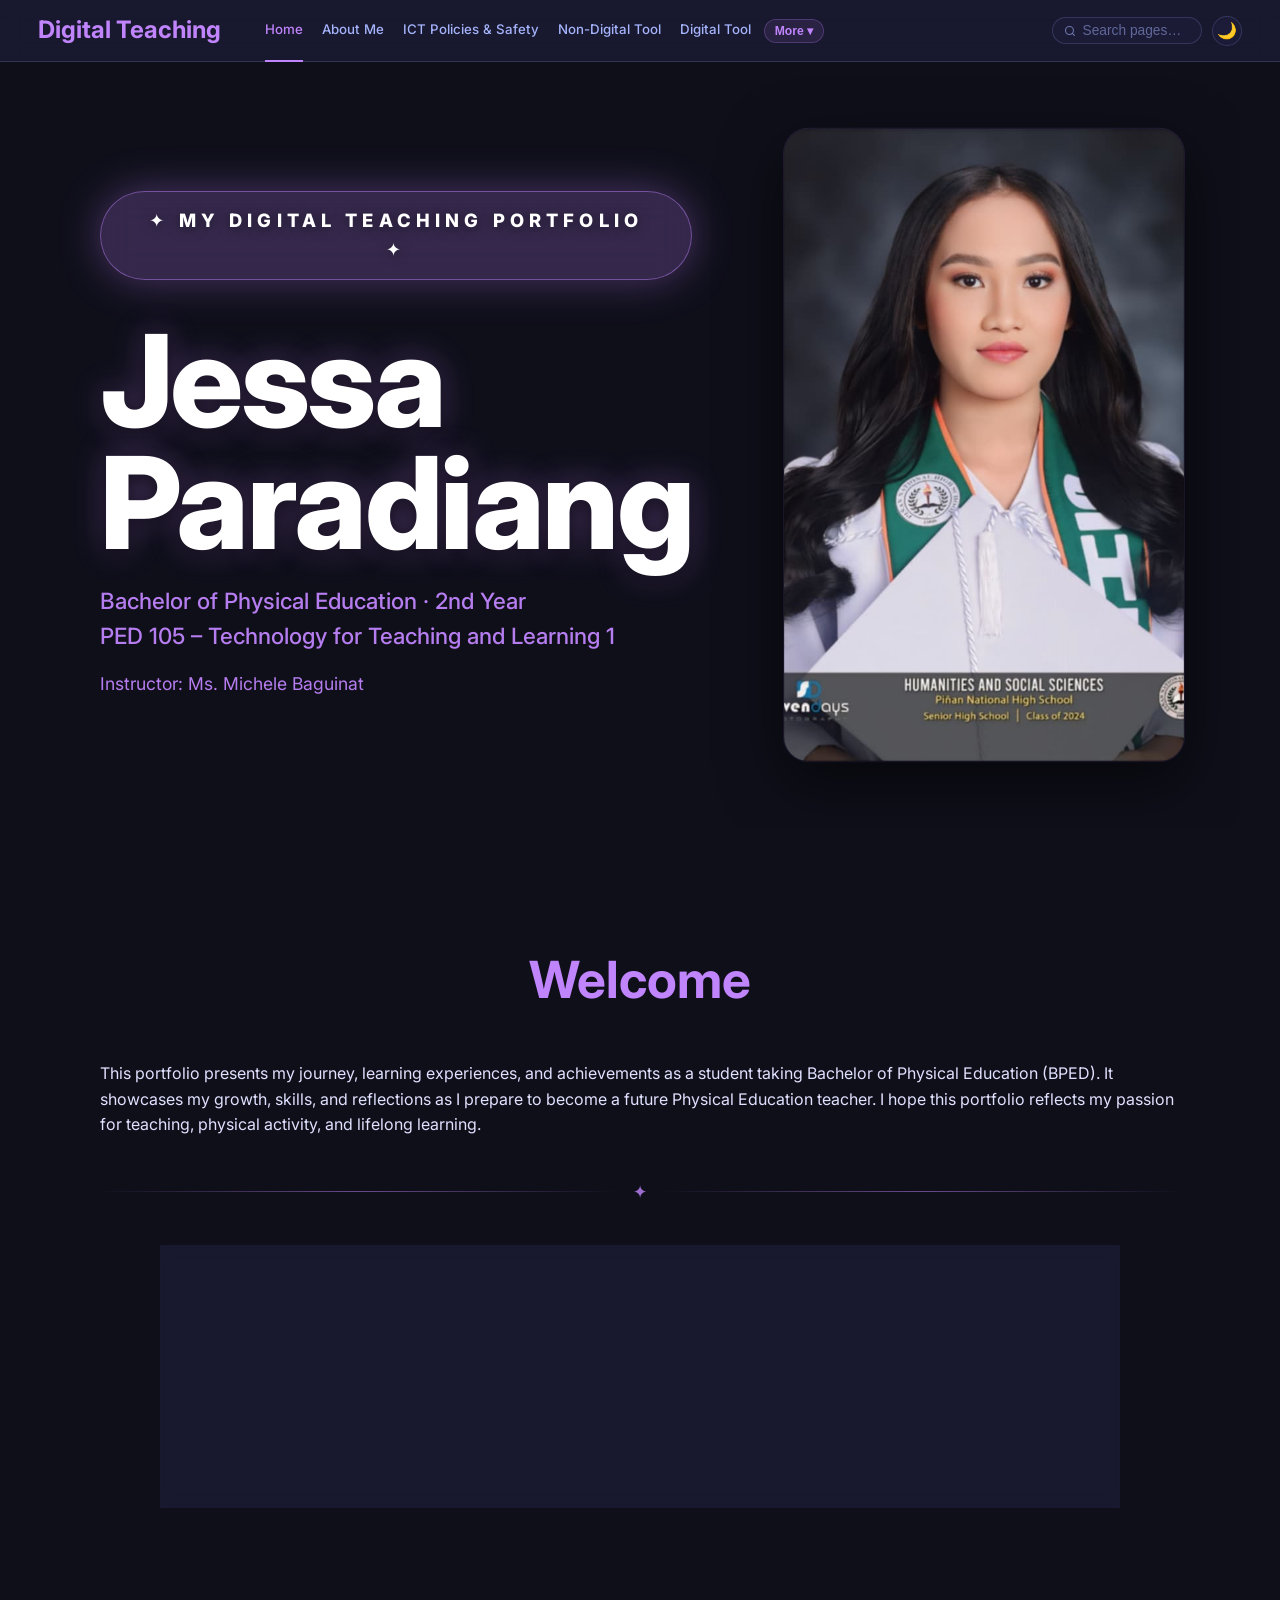
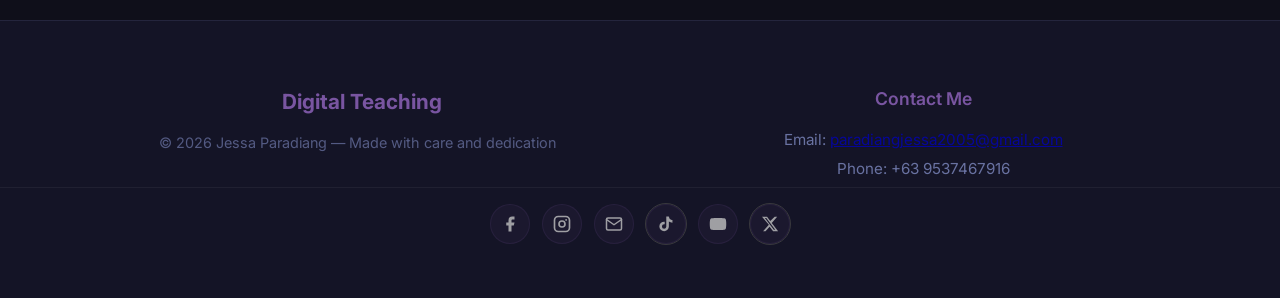
==== index.html @ ac718572 "Update index.html" ====
<!DOCTYPE html>
<html lang="en" data-theme="dark">

<head>
    <meta charset="UTF-8" />
    <meta name="viewport" content="width=device-width, initial-scale=1.0" />
    <title>Home — Jessa Paradiang | BPED Student Portfolio</title>
    <link rel="stylesheet" href="style.css">
    <link rel="preconnect" href="https://fonts.googleapis.com">
    <link rel="preconnect" href="https://fonts.gstatic.com" crossorigin>
    <link href="https://fonts.googleapis.com/css2?family=Inter:wght@300;400;500;600;700&display=swap" rel="stylesheet">
    <script>!function () { var t = localStorage.getItem("theme"); if (t) document.documentElement.setAttribute("data-theme", t) }();</script>
    <style>
        /* Social circles */
        .footer-social-bar {
            width: 100%;
            padding: 16px 12px 22px;
            border-top: 1px solid rgba(255, 255, 255, 0.09);
            display: flex;
            justify-content: center;
        }

        .footer-social-bar .social-links {
            display: flex;
            flex-wrap: nowrap;
            gap: 12px;
            justify-content: center;
            align-items: center;
        }

        .social-btn {
            display: inline-flex;
            align-items: center;
            justify-content: center;
            width: 44px;
            height: 44px;
            border-radius: 50%;
            text-decoration: none;
            color: #fff !important;
            flex-shrink: 0;
            transition: transform 0.18s ease, box-shadow 0.18s ease, filter 0.18s ease;
            border: none;
        }

        .social-btn span {
            display: none;
        }

        .social-btn:hover {
            transform: translateY(-4px) scale(1.13);
            box-shadow: 0 8px 24px rgba(0, 0, 0, 0.45);
            filter: brightness(1.15);
        }

        .social-fb {
            background: #1877F2;
        }

        .social-ig {
            background: linear-gradient(135deg, #f58529 0%, #dd2a7b 50%, #515bd4 100%);
        }

        .social-email {
            background: #EA4335;
        }

        .social-tiktok {
            background: #111;
            outline: 1px solid #555;
        }

        .social-youtube {
            background: #FF0000;
        }

        .social-x {
            background: #14171A;
            outline: 1px solid #555;
        }

        [data-theme="light"] .footer-social-bar {
            border-top-color: rgba(0, 0, 0, 0.1);
        }
    </style>
</head>

<body>

    <header>
        <div class="logo-container">
            <div class="logo">Digital Teaching</div>
        </div>
        <nav id="mainNav">
            <a href="index.html" class="active">Home</a>
            <a href="About_Me.html">About Me</a>
            <a href="ict_policies.html">ICT Policies &amp; Safety</a>
            <a href="non_digital_tool.html">Non-Digital Tool</a>
            <a href="digital_tool.html">Digital Tool</a>
            <div class="nav-more-wrap" id="navMoreWrap">
                <button class="nav-more-btn" id="navMoreBtn">More ▾</button>
                <div class="nav-more-dropdown" id="navMoreDropdown">
                    <a href="collaborative_task.html"><span class="nav-emoji">🤝</span>Collaborative Task</a>
                    <a href="flexible_learning.html"><span class="nav-emoji">🔄</span>Flexible Learning</a>
                    <a href="final_reflection.html"><span class="nav-emoji">🌟</span>Final Reflection</a>
                </div>
            </div>
        </nav>
        <div class="header-right">
            <div class="search-wrap">
                <div class="search-input-box">
                    <svg width="14" height="14" viewBox="0 0 24 24" fill="none" stroke="currentColor" stroke-width="2.2"
                        stroke-linecap="round" stroke-linejoin="round">
                        <circle cx="11" cy="11" r="8" />
                        <line x1="21" y1="21" x2="16.65" y2="16.65" />
                    </svg>
                    <input type="text" id="siteSearch" placeholder="Search pages…" autocomplete="off"
                        spellcheck="false">
                </div>
                <div class="search-dropdown" id="searchDropdown"></div>
            </div>
            <button class="theme-toggle" aria-label="Toggle theme">
                <span class="sun">☀</span>
                <span class="moon">🌙</span>
            </button>
        </div>
    </header>

    <main>

        <section class="hero-split">
            <div class="hero-content-wrapper">
                <div class="hero-left">
                    <div class="hero-banner">
                        <span class="hero-banner-text">✦ My Digital Teaching Portfolio ✦</span>
                    </div>

                    <div class="hero-center">
                        <h1 class="hero-name">Jessa Paradiang</h1>
                        <p class="tagline">
                            Bachelor of Physical Education · 2nd Year<br>
                            PED 105 – Technology for Teaching and Learning 1
                        </p>
                        <p class="hero-instructor">Instructor: Ms. Michele Baguinat</p>
                    </div>
                </div>

                <div class="hero-right">
                    <img src="pics/h1.jpg" alt="Jessa Paradiang - Physical Education Enthusiast" class="hero-side-img">
                    <!-- Use a nice portrait / teaching photo here – ideally vertical or square crop -->
                </div>
            </div>
        </section>

        <section>
            <h2>Welcome</h2>
            <p>
                This portfolio presents my journey, learning experiences, and achievements as a student taking Bachelor
                of Physical Education (BPED). It showcases my growth, skills, and reflections as I prepare to become a
                future Physical Education teacher. I hope this portfolio reflects my passion for teaching, physical
                activity, and lifelong learning.
            </p>
        </section>

        <!-- Divider -->
        <div class="section-divider">
            <span class="divider-icon">✦</span>
        </div>

        <section class="closing-section">
            <div class="closing-inner">
                <div class="closing-text">
                    <p>
                        Thank you for taking the time to visit my digital teaching portfolio. It reflects my goals,
                        experiences,
                        and aspirations as a future educator. I hope it inspires learning, growth, and a love for
                        education.
                    </p>
                </div>
                <div class="closing-photo">
                    <img src="pics/h1.jpg" alt="Jessa Paradiang" class="closing-img">
                </div>
            </div>
        </section>

    </main>

    <script src="index.js"></script>
    <script src="search.js"></script>

    <footer>
        <div class="footer-content">
            <div class="footer-brand">
                <div class="footer-logo">
                    <i class="fas fa-chalkboard-teacher"></i>
                    Digital Teaching
                </div>
                <p class="footer-copyright">© 2026 Jessa Paradiang — Made with care and dedication</p>
            </div>
            <div class="contact-info">
                <h4>Contact Me</h4>
                <p>Email: <a href="https://paradiangjessa2005@gmail.com.google.com/">
                        paradiangjessa2005@gmail.com</a>
                </p>
                <p>Phone: +63 9537467916</p>
            </div>
        </div>

        <!-- Circle social icons at the bottom -->
        <div class="footer-social-bar">
            <div class="social-links">

                <a href="https://www.facebook.com/jessa.maninantan.paradiang" target="_blank" rel="noopener noreferrer"
                    aria-label="Facebook" class="social-btn social-fb">
                    <svg xmlns="http://www.w3.org/2000/svg" width="18" height="18" viewBox="0 0 24 24"
                        fill="currentColor">
                        <path d="M18 2h-3a5 5 0 0 0-5 5v3H7v4h3v8h4v-8h3l1-4h-4V7a1 1 0 0 1 1-1h3z" />
                    </svg>

                </a>

                <a href="https://www.instagram.com/jessaparadiang" target="_blank" rel="noopener noreferrer"
                    aria-label="Instagram" class="social-btn social-ig">
                    <svg xmlns="http://www.w3.org/2000/svg" width="18" height="18" viewBox="0 0 24 24" fill="none"
                        stroke="currentColor" stroke-width="2.2" stroke-linecap="round" stroke-linejoin="round">
                        <rect x="2" y="2" width="20" height="20" rx="5" ry="5" />
                        <circle cx="12" cy="12" r="4" />
                        <circle cx="17.5" cy="6.5" r="1.2" fill="currentColor" stroke="none" />
                    </svg>

                </a>

                <a href="mailto:paradiangjessa2005@gmail.com" aria-label="Gmail" class="social-btn social-email">
                    <svg xmlns="http://www.w3.org/2000/svg" width="18" height="18" viewBox="0 0 24 24" fill="none"
                        stroke="currentColor" stroke-width="2" stroke-linecap="round" stroke-linejoin="round">
                        <rect x="2" y="4" width="20" height="16" rx="2" />
                        <polyline points="22,6 12,13 2,6" />
                    </svg>

                </a>

                <a href="https://www.tiktok.com/@jessaparadiang" target="_blank" rel="noopener noreferrer"
                    aria-label="TikTok" class="social-btn social-tiktok">
                    <svg xmlns="http://www.w3.org/2000/svg" width="18" height="18" viewBox="0 0 24 24"
                        fill="currentColor">
                        <path
                            d="M19.59 6.69a4.83 4.83 0 0 1-3.77-4.25V2h-3.45v13.67a2.89 2.89 0 0 1-2.88 2.5 2.89 2.89 0 0 1-2.89-2.89 2.89 2.89 0 0 1 2.89-2.89c.28 0 .54.04.79.1V9.01a6.33 6.33 0 0 0-.79-.05 6.34 6.34 0 0 0-6.34 6.34 6.34 6.34 0 0 0 6.34 6.34 6.34 6.34 0 0 0 6.33-6.34V8.69a8.18 8.18 0 0 0 4.78 1.52V6.75a4.85 4.85 0 0 1-1.01-.06z" />
                    </svg>

                </a>

                <a href="https://www.youtube.com/@jessaparadiang" target="_blank" rel="noopener noreferrer"
                    aria-label="YouTube" class="social-btn social-youtube">
                    <svg xmlns="http://www.w3.org/2000/svg" width="18" height="18" viewBox="0 0 24 24"
                        fill="currentColor">
                        <path
                            d="M22.54 6.42a2.78 2.78 0 0 0-1.95-1.96C18.88 4 12 4 12 4s-6.88 0-8.59.46A2.78 2.78 0 0 0 1.46 6.42 29 29 0 0 0 1 12a29 29 0 0 0 .46 5.58 2.78 2.78 0 0 0 1.95 1.96C5.12 20 12 20 12 20s6.88 0 8.59-.46a2.78 2.78 0 0 0 1.96-1.96A29 29 0 0 0 23 12a29 29 0 0 0-.46-5.58z" />
                        <polygon points="9.75 15.02 15.5 12 9.75 8.98 9.75 15.02" fill="white" />
                    </svg>

                </a>

                <a href="https://twitter.com/jessaparadiang" target="_blank" rel="noopener noreferrer"
                    aria-label="X (Twitter)" class="social-btn social-x">
                    <svg xmlns="http://www.w3.org/2000/svg" width="18" height="18" viewBox="0 0 24 24"
                        fill="currentColor">
                        <path
                            d="M18.244 2.25h3.308l-7.227 8.26 8.502 11.24H16.17l-4.714-6.231-5.401 6.231H2.747l7.73-8.835L1.254 2.25H8.08l4.253 5.622zm-1.161 17.52h1.833L7.084 4.126H5.117z" />
                    </svg>

                </a>

            </div>
        </div>
    </footer>
---- style.css ----
* {
    margin: 0;
    padding: 0;
    box-sizing: border-box;
}

:root {
    --bg: #0f0f1a;
    --text: #e0e0ff;
    --text-light: #a5b4fc;
    --accent: #c084fc;
    --accent-dark: #9f7aea;
    --surface: rgba(30, 30, 60, 0.6);
    --border: rgba(165, 180, 252, 0.18);
    --transition: all 0.4s ease;
}

[data-theme="light"] {
    --bg: #f8f9ff;
    --text: #1e1b4b;
    --text-light: #4f46e5;
    --accent: #7c3aed;
    --accent-dark: #6d28d9;
    --surface: rgba(245, 245, 255, 0.75);
    --border: rgba(99, 102, 241, 0.2);
}

body {
    font-family: 'Inter', system-ui, sans-serif;
    background: var(--bg);
    color: var(--text);
    min-height: 100vh;
    line-height: 1.6;
    transition: var(--transition);
}

/* Theme Toggle */
.theme-toggle {
    width: 30px;
    height: 30px;
    border-radius: 50%;
    background: var(--surface);
    border: 1px solid var(--border);
    font-size: 1rem;
    cursor: pointer;
    display: flex;
    align-items: center;
    justify-content: center;
    backdrop-filter: blur(10px);
    transition: all 0.3s ease;
    color: var(--accent);
    flex-shrink: 0;
    position: relative;
}

.theme-toggle:hover {
    transform: scale(1.1);
    background: var(--accent);
    color: white;
}

.theme-toggle span {
    position: absolute;
    transition: all 0.4s ease;
}

.theme-toggle .sun {
    opacity: 0;
    transform: scale(0.7) rotate(90deg);
}

.theme-toggle .moon {
    opacity: 1;
}

[data-theme="light"] .theme-toggle .sun {
    opacity: 1;
    transform: scale(1) rotate(0deg);
}

[data-theme="light"] .theme-toggle .moon {
    opacity: 0;
    transform: scale(0.7) rotate(-90deg);
}

/* Header */
header {
    position: fixed;
    top: 0;
    left: 0;
    right: 0;
    height: 62px;
    padding: 0 3%;
    display: flex;
    align-items: center;
    background: var(--surface);
    backdrop-filter: blur(12px);
    border-bottom: 1px solid var(--border);
    z-index: 90;
    transition: transform 0.35s cubic-bezier(0.4, 0, 0.2, 1);
}

header.header-hidden {
    transform: translateY(-100%);
}

.logo-container {
    flex-shrink: 0;
    margin-right: 1.5rem;
}

.logo {
    font-size: 1.5rem;
    font-weight: 700;
    color: var(--accent);
    white-space: nowrap;
}

nav {
    display: flex;
    align-items: center;
    height: 62px;
    flex: 1;
    min-width: 0;
}

nav a {
    margin-left: 1.2rem;
    color: var(--text-light);
    text-decoration: none;
    font-weight: 500;
    font-size: 0.83rem;
    transition: var(--transition);
    white-space: nowrap;
    height: 62px;
    display: flex;
    align-items: center;
    border-bottom: 2px solid transparent;
    flex-shrink: 0;
}

nav a:hover,
nav a.active {
    color: var(--accent);
    border-bottom-color: var(--accent);
}

.nav-more-btn {
    display: flex;
    align-items: center;
    gap: 3px;
    margin-left: 0.8rem;
    padding: 0.25rem 0.6rem;
    background: rgba(192, 132, 252, 0.1);
    border: 1px solid rgba(192, 132, 252, 0.25);
    border-radius: 999px;
    color: var(--accent);
    font-size: 0.76rem;
    font-weight: 600;
    cursor: pointer;
}

.nav-more-btn:hover {
    background: rgba(192, 132, 252, 0.2);
}

.nav-more-wrap {
    position: relative;
    display: flex;
    align-items: center;
    flex-shrink: 0;
}

.header-right {
    display: flex;
    align-items: center;
    gap: 0.6rem;
    flex-shrink: 0;
    margin-left: 0.8rem;
}

.search-wrap {
    position: relative;
}

.search-input-box {
    display: flex;
    align-items: center;
    gap: 0.4rem;
    background: var(--surface);
    border: 1px solid var(--border);
    border-radius: 999px;
    padding: 0.3rem 0.8rem 0.3rem 0.7rem;
    width: 150px;
    transition: border-color 0.3s ease, box-shadow 0.3s ease;
}

.search-input-box:focus-within {
    border-color: var(--accent);
    box-shadow: 0 0 0 3px rgba(192, 132, 252, 0.15);
}

.search-input-box svg {
    color: var(--text-light);
    opacity: 0.6;
}

#siteSearch {
    background: transparent;
    border: none;
    outline: none;
    color: var(--text);
    font-size: 0.86rem;
    width: 100%;
}

#siteSearch::placeholder {
    color: var(--text-light);
    opacity: 0.5;
}

.search-dropdown {
    position: absolute;
    top: calc(100% + 8px);
    right: 0;
    width: 340px;
    background: var(--bg);
    border: 1px solid var(--border);
    border-radius: 14px;
    box-shadow: 0 12px 40px rgba(0, 0, 0, 0.4);
    z-index: 200;
    display: none;
    backdrop-filter: blur(16px);
}

.search-dropdown.open {
    display: block;
    animation: dropIn 0.2s ease;
}

@keyframes dropIn {
    from {
        opacity: 0;
        transform: translateY(-6px);
    }

    to {
        opacity: 1;
        transform: translateY(0);
    }
}

/* ── Aesthetic Centered Hero ── */
.hero-split {
    position: relative;
    width: 100%;
    min-height: 85vh;
    /* taller for impact */
    display: flex;
    align-items: center;
    justify-content: center;
    background: var(--bg);
    padding: 2rem 0;
    margin-bottom: 7rem;
    overflow: hidden;
}

.hero-content-wrapper {
    display: flex;
    align-items: center;
    max-width: 1400px;
    /* wider layout */
    width: 100%;
    padding: 0 5%;
    gap: 6rem;
}

.hero-left {
    flex: 1;
    max-width: 650px;
    text-align: left;
    position: relative;
    z-index: 2;
    /* Stronger contrast for dark mode */
    background: linear-gradient(to right, var(--bg) 70%, transparent 100%);
    padding: 3rem 0;
}

.hero-right {
    flex: 1;
    max-width: 550px;
    height: 620px;
    /* fixed height for balance */
    position: relative;
    z-index: 1;
}

.hero-side-img {
    width: 100%;
    height: 100%;
    object-fit: cover;
    object-position: center;
    border-radius: 24px;
    /* softer, aesthetic corners */
    box-shadow: 0 20px 60px rgba(0, 0, 0, 0.6),
        0 0 0 1px rgba(192, 132, 252, 0.15);
    transform: scale(1.02);
    transition: transform 0.6s ease;
}

.hero-split:hover .hero-side-img {
    transform: scale(1.05);
}

/* Bigger, centered banner */
.hero-banner {
    text-align: center;
    margin-bottom: 2.5rem;
}

.hero-banner-text {
    display: inline-block;
    background: rgba(192, 132, 252, 0.22);
    border: 1px solid rgba(192, 132, 252, 0.45);
    backdrop-filter: blur(16px);
    color: #ffffff;
    font-size: 1.15rem;
    /* bigger */
    font-weight: 800;
    letter-spacing: 0.28em;
    text-transform: uppercase;
    padding: 0.9rem 2.4rem;
    border-radius: 999px;
    box-shadow: 0 0 40px rgba(192, 132, 252, 0.35);
    text-shadow: 0 2px 12px rgba(0, 0, 0, 0.5);
}

/* Name - bigger & more prominent */
.hero-name {
    font-size: clamp(4.2rem, 10vw, 8rem);
    /* much larger */
    font-weight: 800;
    color: #ffffff;
    line-height: 0.95;
    margin-bottom: 1.2rem;
    text-shadow:
        0 4px 20px rgba(0, 0, 0, 0.7),
        0 0 30px rgba(192, 132, 252, 0.4);
    /* subtle purple glow for dark mode */
    letter-spacing: -0.02em;
}

.tagline {
    font-size: 1.4rem;
    color: rgba(192, 132, 252, 0.95);
    margin-bottom: 1rem;
    font-weight: 500;
}

.hero-instructor {
    font-size: 1.1rem;
    color: rgba(192, 132, 252, 0.95);
    font-weight: 400;
}

/* ── Mobile / smaller screens ── */
@media (max-width: 1100px) {
    .hero-content-wrapper {
        flex-direction: column;
        gap: 3rem;
        padding: 0 6%;
    }

    .hero-left {
        text-align: center;
        background: none;
        padding: 2rem 0;
        max-width: 100%;
    }

    .hero-right {
        height: 480px;
        max-width: 420px;
        margin: 0 auto;
    }

    .hero-banner {
        margin-bottom: 1.8rem;
    }

    .hero-name {
        font-size: clamp(3.8rem, 9vw, 6rem);
    }
}

@media (max-width: 600px) {
    .hero-split {
        min-height: 100vh;
        padding-top: 80px;
        /* account for fixed header */
    }

    .hero-right {
        height: 420px;
    }

    .hero-name {
        font-size: clamp(3.2rem, 11vw, 5rem);
    }

    .hero-banner-text {
        font-size: 1rem;
        padding: 0.7rem 1.8rem;
    }
}

/* Main content */
main {
    padding: 0 0 4rem;
    max-width: 1200px;
    margin: 0 auto;
}

main>section:not(.hero-split) {
    padding: 0 5%;
}

/* Mission section */
.mission {
    padding: 3rem;
    background: var(--surface);
    border-radius: 16px;
    border: 1px solid var(--border);
    backdrop-filter: blur(8px);
    margin: 3rem 5%;
}

.mission-inner {
    display: flex;
    align-items: center;
    gap: 3rem;
}

.mission-text {
    flex: 1;
}

.mission-photo {
    flex-shrink: 0;
    width: 280px;
}

.mission-photo img {
    width: 100%;
    height: 220px;
    object-fit: cover;
    border-radius: 12px;
    border: 2px solid var(--border);
    box-shadow: 0 8px 24px rgba(0, 0, 0, 0.3);
}

@media (max-width: 768px) {
    .mission-inner {
        flex-direction: column;
        gap: 1.5rem;
    }

    .mission-photo {
        width: 100%;
    }

    .mission-photo img {
        height: 200px;
    }
}

/* Philosophy & other sections */
.philosophy-section {
    padding: 3rem;
    background: var(--surface);
    border-radius: 16px;
    border: 1px solid var(--border);
    backdrop-filter: blur(8px);
    margin: 6rem 5%;
}

h2 {
    font-size: 3.2rem;
    margin-bottom: 2.5rem;
    color: var(--accent);
    text-align: center;
}

.philosophy-photos-grid {
    display: grid;
    grid-template-columns: 1fr 1fr;
    gap: 2rem;
    margin-top: 2.5rem;
}

.philosophy-img-side {
    width: 100%;
    height: 240px;
    object-fit: cover;
    border-radius: 12px;
}

@media (max-width: 768px) {
    .philosophy-photos-grid {
        grid-template-columns: 1fr;
    }

    .philosophy-img-side {
        height: 200px;
    }
}

/* Footer - Colorlib-inspired dark/minimal layout */
footer {
    background: var(--surface);
    /* semi-transparent dark/light compatible */
    border-top: 1px solid var(--border);
    padding: 4rem 5% 2.5rem;
    color: var(--text-light);
    font-size: 0.95rem;
}

.footer-content {
    max-width: 1100px;
    margin: 0 auto;
    display: flex;
    flex-wrap: wrap;
    justify-content: space-between;
    align-items: flex-start;
    gap: 3rem 2rem;
}

.footer-brand {
    flex: 1 1 250px;
    text-align: center;
    /* or left on desktop */
}

.footer-logo {
    font-size: 1.3rem;
    font-weight: 700;
    color: var(--accent);
    display: flex;
    align-items: center;
    justify-content: center;
    gap: 0.6rem;
    margin-bottom: 0.8rem;
}

.footer-logo i {
    font-size: 1.4rem;
    opacity: 0.9;
}

.footer-copyright {
    margin: 0;
    opacity: 0.75;
    font-size: 0.9rem;
}

.contact-info {
    flex: 1 1 250px;
    text-align: center;
}

.contact-info h4 {
    font-size: 1.1rem;
    color: var(--accent);
    margin-bottom: 1rem;
    font-weight: 600;
}

.contact-info p {
    margin: 0.4rem 0;
    line-height: 1.5;
}

.social-links {
    flex: 1 1 250px;
    display: flex;
    justify-content: center;
    align-items: center;
    gap: 1.6rem;
}

.social-links a {
    color: var(--text-light);
    font-size: 1.35rem;
    width: 40px;
    height: 40px;
    display: flex;
    align-items: center;
    justify-content: center;
    border-radius: 50%;
    background: rgba(192, 132, 252, 0.07);
    border: 1px solid rgba(192, 132, 252, 0.12);
    transition: all 0.3s ease;
}

.social-links a:hover {
    color: var(--accent);
    background: rgba(192, 132, 252, 0.15);
    transform: translateY(-3px);
    box-shadow: 0 8px 20px rgba(192, 132, 252, 0.2);
}

.social-links a.social-fb:hover {
    color: #fff;
    background: #1877f2;
    border-color: #1877f2;
    box-shadow: 0 8px 20px rgba(24, 119, 242, 0.4);
}

/* Light mode tweaks */
[data-theme="light"] .footer-content {
    color: var(--text);
}

[data-theme="light"] .social-links a {
    background: rgba(124, 58, 237, 0.08);
    border-color: rgba(124, 58, 237, 0.18);
}

[data-theme="light"] .social-links a:hover {
    background: rgba(124, 58, 237, 0.15);
}

/* Mobile stacking - Colorlib style */
@media (max-width: 768px) {
    .footer-content {
        flex-direction: column;
        text-align: center;
        gap: 2.5rem;
    }

    .footer-brand,
    .contact-info,
    .social-links {
        width: 100%;
    }

    .social-links {
        gap: 2rem;
    }
}


/* ── Keep your original nav-more-dropdown, search-dropdown, lightbox etc. styles here if needed ── */
/* If you had more custom styles (cards, lightbox, stats, etc.) add them below this comment */

@media (max-width: 600px) {
    .search-input-box {
        width: 100px;
    }
}

/* About me images */
.about-main-photo {
    margin: 2.5rem 0;
}

.about-main-photo img {
    width: 100%;
    max-height: 480px;
    object-fit: cover;
    border-radius: 12px;
    box-shadow: 0 8px 20px rgba(0, 0, 0, 0.2);
}

.about-photos-grid {
    display: grid;
    grid-template-columns: repeat(auto-fit, minmax(280px, 1fr));
    gap: 1.8rem;
    margin: 3rem 0;
}

.about-photo-item {
    border-radius: 12px;
    overflow: hidden;
    box-shadow: 0 4px 12px rgba(0, 0, 0, 0.15);
    text-align: center;
}

.about-photo-item img {
    width: 100%;
    height: 220px;
    object-fit: cover;
}

.photo-caption {
    padding: 0.8rem;
    margin: 0;
    font-size: 0.95rem;
    opacity: 0.85;
    background: rgba(0, 0, 0, 0.15);
}

/* Philosophy images */
.philosophy-main-photo {
    margin: 2rem 0;
}

.philosophy-img-main {
    width: 100%;
    max-height: 450px;
    object-fit: cover;
    border-radius: 12px;
    box-shadow: 0 10px 30px rgba(0, 0, 0, 0.2);
}

.philosophy-photos-grid {
    display: grid;
    grid-template-columns: 1fr 1fr;
    gap: 2rem;
    margin-top: 2.5rem;
}

.philosophy-photo-item {
    border-radius: 12px;
    overflow: hidden;
}

.philosophy-img-side {
    width: 100%;
    height: 240px;
    object-fit: cover;
}

/* Footer */
footer {
    text-align: center;
    padding: 4rem 0 2rem;
    opacity: 0.6;
    font-size: 0.95rem;
}

/* Logo is now the menu trigger */
button.logo {
    background: none;
    border: none;
    padding: 0;
    cursor: pointer;
    font-family: inherit;
    font-size: 1.5rem;
    font-weight: 700;
    color: var(--accent);
    white-space: nowrap;
    transition: opacity 0.2s ease, transform 0.2s ease;
}

button.logo:hover {
    opacity: 0.8;
    transform: scale(1.02);
}

button.logo.open {
    opacity: 0.7;
}

/* "More ▾" dropdown */
.nav-more-dropdown {
    position: fixed;
    top: 62px;
    min-width: 220px;
    background: var(--surface);
    border: 1px solid var(--border);
    border-radius: 14px;
    box-shadow: 0 16px 48px rgba(0, 0, 0, 0.5), 0 4px 12px rgba(0, 0, 0, 0.3);
    backdrop-filter: blur(20px);
    z-index: 9999;
    overflow: hidden;
    display: none;
    animation: dropIn 0.22s cubic-bezier(0.4, 0, 0.2, 1);
}

.nav-more-dropdown.open {
    display: block;
}

.nav-more-dropdown a {
    display: flex;
    align-items: center;
    gap: 0.75rem;
    padding: 0.75rem 1.1rem;
    color: var(--text-light);
    text-decoration: none;
    font-size: 0.88rem;
    font-weight: 500;
    border-bottom: 1px solid var(--border);
    transition: background 0.2s ease, color 0.2s ease;
    white-space: nowrap;
}

.nav-more-dropdown a:last-child {
    border-bottom: none;
}

.nav-more-dropdown a:hover,
.nav-more-dropdown a.active {
    background: rgba(192, 132, 252, 0.1);
    color: var(--accent);
}

.nav-more-dropdown a .nav-emoji {
    font-size: 1rem;
    width: 20px;
    text-align: center;
}

/* ── Always show hamburger + search on ALL screen sizes ── */
@media (min-width: 901px) {}

@media (max-width: 600px) {

    /* On small phones hide the nav links — all go into drawer */
    header nav {
        display: none;
    }

    .search-input-box {
        width: 100px;
    }

    .search-dropdown {
        width: 240px;
        right: -30px;
    }

    .logo {
        font-size: 0.95rem;
    }
}

@media (max-width: 768px) {
    main {
        padding: 6rem 5% 3rem;
    }

    .philosophy-photos-grid {
        grid-template-columns: 1fr;
    }

    .philosophy-img-side {
        height: 200px;
    }

    .about-photos-grid {
        gap: 1.5rem;
    }

    .search-input-box {
        width: 130px;
    }

    .search-dropdown {
        width: 280px;
        right: -40px;
    }
}

/* ── Interactive About page cards ── */
.main-photo-card {
    position: relative;
    border-radius: 16px;
    overflow: hidden;
    cursor: pointer;
    border: 1px solid var(--border);
    box-shadow: 0 8px 32px rgba(0, 0, 0, 0.3);
}

.main-photo-card img {
    width: 100%;
    max-height: 480px;
    object-fit: cover;
    display: block;
    transition: transform 0.6s ease;
}

.main-photo-card:hover img {
    transform: scale(1.03);
}

.main-photo-overlay {
    position: absolute;
    bottom: 0;
    left: 0;
    right: 0;
    padding: 2rem 1.8rem 1.5rem;
    background: linear-gradient(to top, rgba(0, 0, 0, 0.75), transparent);
    display: flex;
    align-items: flex-end;
    justify-content: space-between;
    gap: 1rem;
    flex-wrap: wrap;
    opacity: 0;
    transform: translateY(8px);
    transition: all 0.4s ease;
}

.main-photo-card:hover .main-photo-overlay {
    opacity: 1;
    transform: translateY(0);
}

.main-photo-tag {
    background: var(--accent);
    color: white;
    font-size: 0.75rem;
    font-weight: 600;
    padding: 0.3rem 0.9rem;
    border-radius: 999px;
}

.main-photo-label {
    color: rgba(255, 255, 255, 0.9);
    font-size: 0.9rem;
    font-style: italic;
}

.about-photos-grid.cards-mode {
    display: grid;
    grid-template-columns: repeat(3, 1fr);
    gap: 1.5rem;
    margin: 2rem 0 1rem;
}

.about-photos-grid.cards-mode .about-photo-item {
    border-radius: 14px;
    background: var(--surface);
    border: 1px solid var(--border);
    box-shadow: 0 4px 20px rgba(0, 0, 0, 0.2);
    transition: transform 0.35s ease, box-shadow 0.35s ease, border-color 0.35s ease;
    cursor: pointer;
    overflow: hidden;
    text-align: left;
}

.about-photos-grid.cards-mode .about-photo-item:hover {
    transform: translateY(-8px) scale(1.01);
    box-shadow: 0 16px 40px rgba(192, 132, 252, 0.2), 0 6px 16px rgba(0, 0, 0, 0.3);
    border-color: var(--accent);
}

.photo-card-inner {
    position: relative;
    overflow: hidden;
    height: 220px;
}

.photo-card-inner img {
    width: 100%;
    height: 100%;
    object-fit: cover;
    display: block;
    transition: transform 0.5s ease;
}

.about-photos-grid.cards-mode .about-photo-item:hover .photo-card-inner img {
    transform: scale(1.08);
}

.photo-card-overlay {
    position: absolute;
    inset: 0;
    background: linear-gradient(135deg, rgba(192, 132, 252, 0.88) 0%, rgba(99, 60, 180, 0.92) 100%);
    display: flex;
    flex-direction: column;
    align-items: center;
    justify-content: center;
    gap: 0.75rem;
    padding: 1.2rem;
    text-align: center;
    opacity: 0;
    transform: scale(0.95);
    transition: opacity 0.35s ease, transform 0.35s ease;
}

.about-photos-grid.cards-mode .about-photo-item:hover .photo-card-overlay {
    opacity: 1;
    transform: scale(1);
}

.overlay-icon {
    font-size: 2.2rem;
    line-height: 1;
}

.overlay-desc {
    font-size: 0.82rem;
    color: rgba(255, 255, 255, 0.92);
    line-height: 1.6;
    max-width: 200px;
}

.view-btn {
    margin-top: 0.3rem;
    padding: 0.45rem 1.2rem;
    background: white;
    color: var(--accent-dark);
    border: none;
    border-radius: 999px;
    font-size: 0.78rem;
    font-weight: 600;
    cursor: pointer;
    transition: background 0.2s ease, transform 0.2s ease;
}

.view-btn:hover {
    background: var(--text);
    transform: scale(1.05);
}

.photo-card-footer {
    padding: 0.9rem 1rem 1rem;
    display: flex;
    align-items: center;
    gap: 0.6rem;
}

.card-number {
    font-size: 0.7rem;
    font-weight: 700;
    color: var(--accent);
    opacity: 0.6;
    letter-spacing: 0.08em;
    min-width: 20px;
}

.photo-card-footer .photo-caption {
    flex: 1;
    font-size: 0.85rem;
    font-weight: 500;
    color: var(--text);
    padding: 0;
    background: none;
    opacity: 0.9;
    margin: 0;
}

.card-tag {
    font-size: 0.68rem;
    font-weight: 600;
    letter-spacing: 0.07em;
    text-transform: uppercase;
    padding: 0.2rem 0.65rem;
    border-radius: 999px;
    background: rgba(192, 132, 252, 0.12);
    color: var(--accent);
    border: 1px solid rgba(192, 132, 252, 0.25);
    white-space: nowrap;
}

/* Lightbox */
.lightbox {
    position: fixed;
    inset: 0;
    background: rgba(0, 0, 0, 0.9);
    backdrop-filter: blur(12px);
    z-index: 1000;
    display: flex;
    align-items: center;
    justify-content: center;
    padding: 2rem;
    opacity: 0;
    pointer-events: none;
    transition: opacity 0.3s ease;
}

.lightbox.active {
    opacity: 1;
    pointer-events: all;
}

.lightbox-content {
    position: relative;
    max-width: 860px;
    width: 100%;
    text-align: center;
    transform: scale(0.92);
    transition: transform 0.35s ease;
}

.lightbox.active .lightbox-content {
    transform: scale(1);
}

.lightbox-content img {
    width: 100%;
    max-height: 75vh;
    object-fit: contain;
    border-radius: 12px;
    box-shadow: 0 24px 60px rgba(0, 0, 0, 0.5);
    border: 1px solid rgba(192, 132, 252, 0.3);
}

#lightbox-caption {
    margin-top: 1rem;
    color: rgba(255, 255, 255, 0.7);
    font-size: 0.9rem;
    font-style: italic;
}

.lightbox-close {
    position: absolute;
    top: -1rem;
    right: -1rem;
    width: 40px;
    height: 40px;
    border-radius: 50%;
    background: var(--accent);
    color: white;
    border: none;
    font-size: 1rem;
    cursor: pointer;
    display: flex;
    align-items: center;
    justify-content: center;
    transition: background 0.2s ease, transform 0.2s ease;
    z-index: 10;
}

.lightbox-close:hover {
    background: var(--accent-dark);
    transform: scale(1.1) rotate(90deg);
}

/* Stats bar */
.about-stats {
    display: grid;
    grid-template-columns: repeat(3, 1fr);
    gap: 1.2rem;
    margin: 2.5rem 0 0;
}

.stat-card {
    background: rgba(192, 132, 252, 0.08);
    border: 1px solid rgba(192, 132, 252, 0.2);
    border-radius: 12px;
    padding: 1.2rem 1rem;
    text-align: center;
    transition: var(--transition);
}

.stat-card:hover {
    background: rgba(192, 132, 252, 0.15);
    transform: translateY(-3px);
}

.stat-card .stat-num {
    font-size: 2rem;
    font-weight: 700;
    color: var(--accent);
    line-height: 1;
}

.stat-card .stat-label {
    font-size: 0.78rem;
    color: var(--text-light);
    margin-top: 0.3rem;
    opacity: 0.8;
}

/* Page badge */
.page-badge {
    display: inline-flex;
    align-items: center;
    gap: 0.5rem;
    padding: 0.35rem 1rem;
    border-radius: 999px;
    font-size: 0.72rem;
    font-weight: 600;
    letter-spacing: 0.08em;
    text-transform: uppercase;
    margin-bottom: 1.5rem;
}

/* Content cards (new pages) */
.content-sections {
    display: flex;
    flex-direction: column;
    gap: 1.5rem;
    margin-top: 2rem;
}

.content-card {
    display: flex;
    gap: 1.5rem;
    padding: 1.8rem;
    background: var(--surface);
    border: 1px solid var(--border);
    border-radius: 16px;
    backdrop-filter: blur(8px);
    transition: border-color 0.3s ease, transform 0.3s ease, box-shadow 0.3s ease;
    align-items: flex-start;
}

.content-card:hover {
    transform: translateX(4px);
}

.card-icon {
    width: 48px;
    height: 48px;
    border-radius: 12px;
    display: flex;
    align-items: center;
    justify-content: center;
    font-size: 1.5rem;
    flex-shrink: 0;
}

.card-body h3 {
    font-size: 1.05rem;
    font-weight: 600;
    color: var(--text);
    margin-bottom: 0.5rem;
}

.card-body p {
    font-size: 0.92rem;
    color: var(--text-light);
    line-height: 1.75;
    opacity: 0.9;
}

/* Reflection box */
.reflection-box {
    margin-top: 3rem;
    padding: 2rem;
    border-radius: 16px;
    border: 1px solid;
    backdrop-filter: blur(8px);
}

.reflection-icon {
    font-size: 1.8rem;
    margin-bottom: 0.8rem;
}

.reflection-box h3 {
    font-size: 1.1rem;
    font-weight: 600;
    color: var(--text);
    margin-bottom: 0.6rem;
}

.reflection-box>p {
    font-size: 0.92rem;
    color: var(--text-light);
    line-height: 1.7;
    margin-bottom: 1.2rem;
    font-style: italic;
}

.reflection-answer {
    min-height: 80px;
    background: var(--surface);
    border: 1px solid var(--border);
    border-radius: 10px;
    padding: 1rem;
    font-size: 0.9rem;
    color: var(--text);
    line-height: 1.6;
    outline: none;
    transition: border-color 0.3s ease;
    font-family: inherit;
}

.reflection-answer:empty::before {
    content: attr(placeholder);
    color: var(--text-light);
    opacity: 0.4;
    pointer-events: none;
}

@media (max-width: 600px) {
    .content-card {
        flex-direction: column;
        gap: 1rem;
    }

    .about-photos-grid.cards-mode {
        grid-template-columns: 1fr;
    }

    .about-stats {
        grid-template-columns: 1fr 1fr;
    }

    .search-dropdown {
        width: 240px;
        right: -80px;
    }
}

/* ============================================
   MOBILE / PHONE RESPONSIVE OVERHAUL
   ============================================ */

@media (max-width: 480px) {

    /* ── Header ── */
    header {
        padding: 0 4%;
        height: 56px;
    }

    .logo {
        font-size: 0.85rem !important;
        padding: 5px 12px !important;
        letter-spacing: 0.3px !important;
    }

    .logo-container {
        margin-right: 0.5rem;
    }

    /* ── Hero ── */
    .hero-split {
        min-height: 100svh;
        padding-top: 70px;
    }

    .hero-content-wrapper {
        flex-direction: column;
        gap: 1.5rem;
        padding: 0 5%;
    }

    .hero-left {
        text-align: center;
        padding: 1.5rem 0 0;
    }

    .hero-banner-text {
        font-size: 0.85rem;
        padding: 0.5rem 1.2rem;
    }

    .hero-name {
        font-size: clamp(2.4rem, 12vw, 3.5rem) !important;
        line-height: 1.1;
    }

    .tagline {
        font-size: 0.9rem;
        line-height: 1.6;
    }

    .hero-instructor {
        font-size: 0.85rem;
    }

    .hero-right {
        height: 280px !important;
        max-width: 100% !important;
    }

    .hero-side-img {
        width: 100%;
        height: 100%;
        object-fit: cover;
        border-radius: 16px;
    }

    /* ── Sections ── */
    main {
        padding: 4rem 4% 3rem !important;
    }

    h2 {
        font-size: 1.8rem !important;
        margin-bottom: 1.2rem !important;
    }

    p {
        font-size: 0.95rem;
        line-height: 1.75;
    }

    section {
        margin-bottom: 2.5rem;
    }

    /* ── Mission ── */
    .mission-inner {
        flex-direction: column;
        gap: 1.2rem;
    }

    .mission-photo img {
        height: 180px !important;
        border-radius: 12px;
        width: 100%;
        object-fit: cover;
    }

    /* ── Philosophy ── */
    .philosophy-section {
        padding: 1.8rem 1.2rem !important;
        margin: 2rem 0 !important;
        border-radius: 14px;
    }

    .philosophy-photos-grid {
        grid-template-columns: 1fr !important;
        gap: 1rem;
    }

    .philosophy-img-side {
        height: 180px !important;
    }

    /* ── Footer ── */
    footer {
        padding: 2.5rem 4% 1.5rem !important;
    }

    .footer-content {
        flex-direction: column;
        align-items: center;
        gap: 1.5rem;
        text-align: center;
    }

    .footer-brand,
    .contact-info {
        width: 100%;
    }

    .footer-logo {
        font-size: 1rem !important;
        padding: 8px 16px !important;
        justify-content: center;
    }

    .footer-copyright {
        font-size: 0.8rem;
    }

    .contact-info h4 {
        font-size: 1rem;
        margin-bottom: 0.4rem;
    }

    .contact-info p {
        font-size: 0.85rem;
    }

    /* ── Social circles ── */
    .footer-social-bar {
        padding: 14px 8px 18px !important;
    }

    .footer-social-bar .social-links {
        gap: 8px !important;
        flex-wrap: wrap !important;
        justify-content: center;
    }

    .social-btn {
        width: 38px !important;
        height: 38px !important;
    }

    .social-links a {
        width: 38px !important;
        height: 38px !important;
    }

    /* ── Search bar ── */
    .search-input-box {
        width: 90px !important;
    }

    .search-dropdown {
        width: 220px !important;
        right: -60px !important;
    }

    /* ── Nav more dropdown ── */
    .nav-more-dropdown {
        right: 0;
        left: auto;
        min-width: 180px;
    }
}

/* ── Extra small phones (SE, Galaxy A series) ── */
@media (max-width: 360px) {
    .logo {
        font-size: 0.78rem !important;
        padding: 4px 10px !important;
    }

    .hero-name {
        font-size: clamp(2rem, 13vw, 3rem) !important;
    }

    .social-btn,
    .social-links a {
        width: 34px !important;
        height: 34px !important;
    }

    .footer-social-bar .social-links {
        gap: 6px !important;
    }
}

/* ── Section Divider ── */
.section-divider {
    display: flex;
    align-items: center;
    gap: 1rem;
    margin: 2.5rem 5%;
}

.section-divider::before,
.section-divider::after {
    content: '';
    flex: 1;
    height: 1px;
    background: linear-gradient(90deg, transparent, var(--accent), transparent);
    opacity: 0.5;
}

.divider-icon {
    font-size: 1.1rem;
    color: var(--accent);
    opacity: 0.8;
    flex-shrink: 0;
}

/* ── Closing Section with image ── */
.closing-section {
    margin: 0 5% 3rem;
}

.closing-inner {
    display: flex;
    align-items: center;
    gap: 3rem;
    background: var(--surface);
    border: 1px solid var(--border);
    border-radius: 20px;
    padding: 2.5rem 3rem;
    backdrop-filter: blur(8px);
}

.closing-text {
    flex: 1;
}

.closing-text p {
    font-size: 1.05rem;
    line-height: 1.85;
    color: var(--text);
    font-style: italic;
    opacity: 0.9;
}

.closing-photo {
    flex-shrink: 0;
    width: 180px;
    height: 180px;
    border-radius: 50%;
    overflow: hidden;
    border: 3px solid var(--accent);
    box-shadow: 0 0 20px rgba(192, 132, 252, 0.35);
}

.closing-img {
    width: 100%;
    height: 100%;
    object-fit: cover;
    object-position: top;
}

@media (max-width: 600px) {
    .closing-inner {
        flex-direction: column-reverse;
        padding: 1.8rem 1.4rem;
        gap: 1.5rem;
        text-align: center;
    }

    .closing-photo {
        width: 130px;
        height: 130px;
    }
}
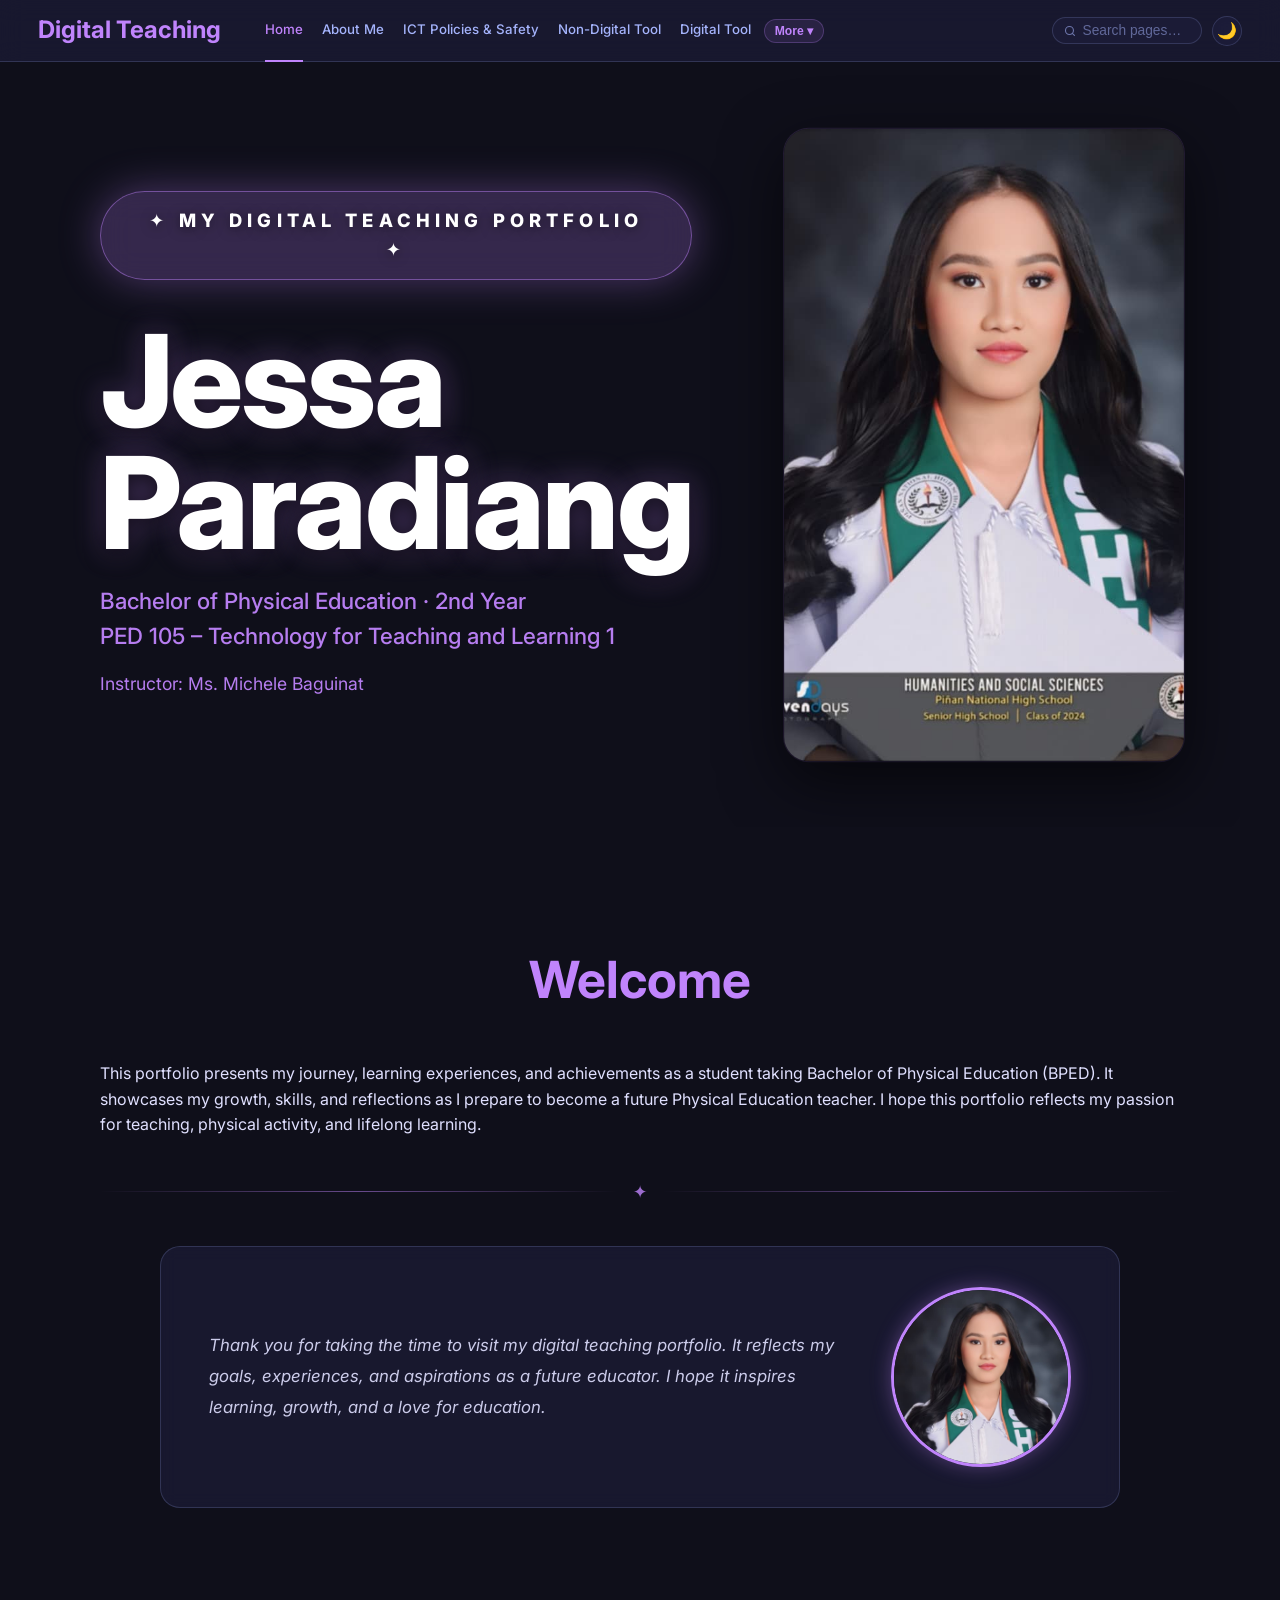
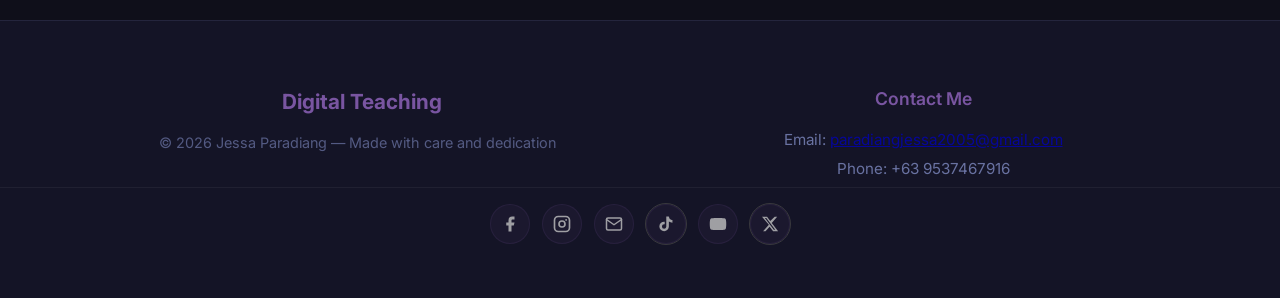
==== commit 6507d75c: "Update index.html" ====
--- a/index.html
+++ b/index.html
@@ -94,7 +94,7 @@
             <a href="index.html" class="active">Home</a>
             <a href="About_Me.html">About Me</a>
             <a href="ict_policies.html">ICT Policies &amp; Safety</a>
-            <a href="non_digital_tool.html">Non-Digital Tool</a>
+            <a href="non_digital_Tool.html">Non-Digital Tool</a>
             <a href="digital_tool.html">Digital Tool</a>
             <div class="nav-more-wrap" id="navMoreWrap">
                 <button class="nav-more-btn" id="navMoreBtn">More ▾</button>
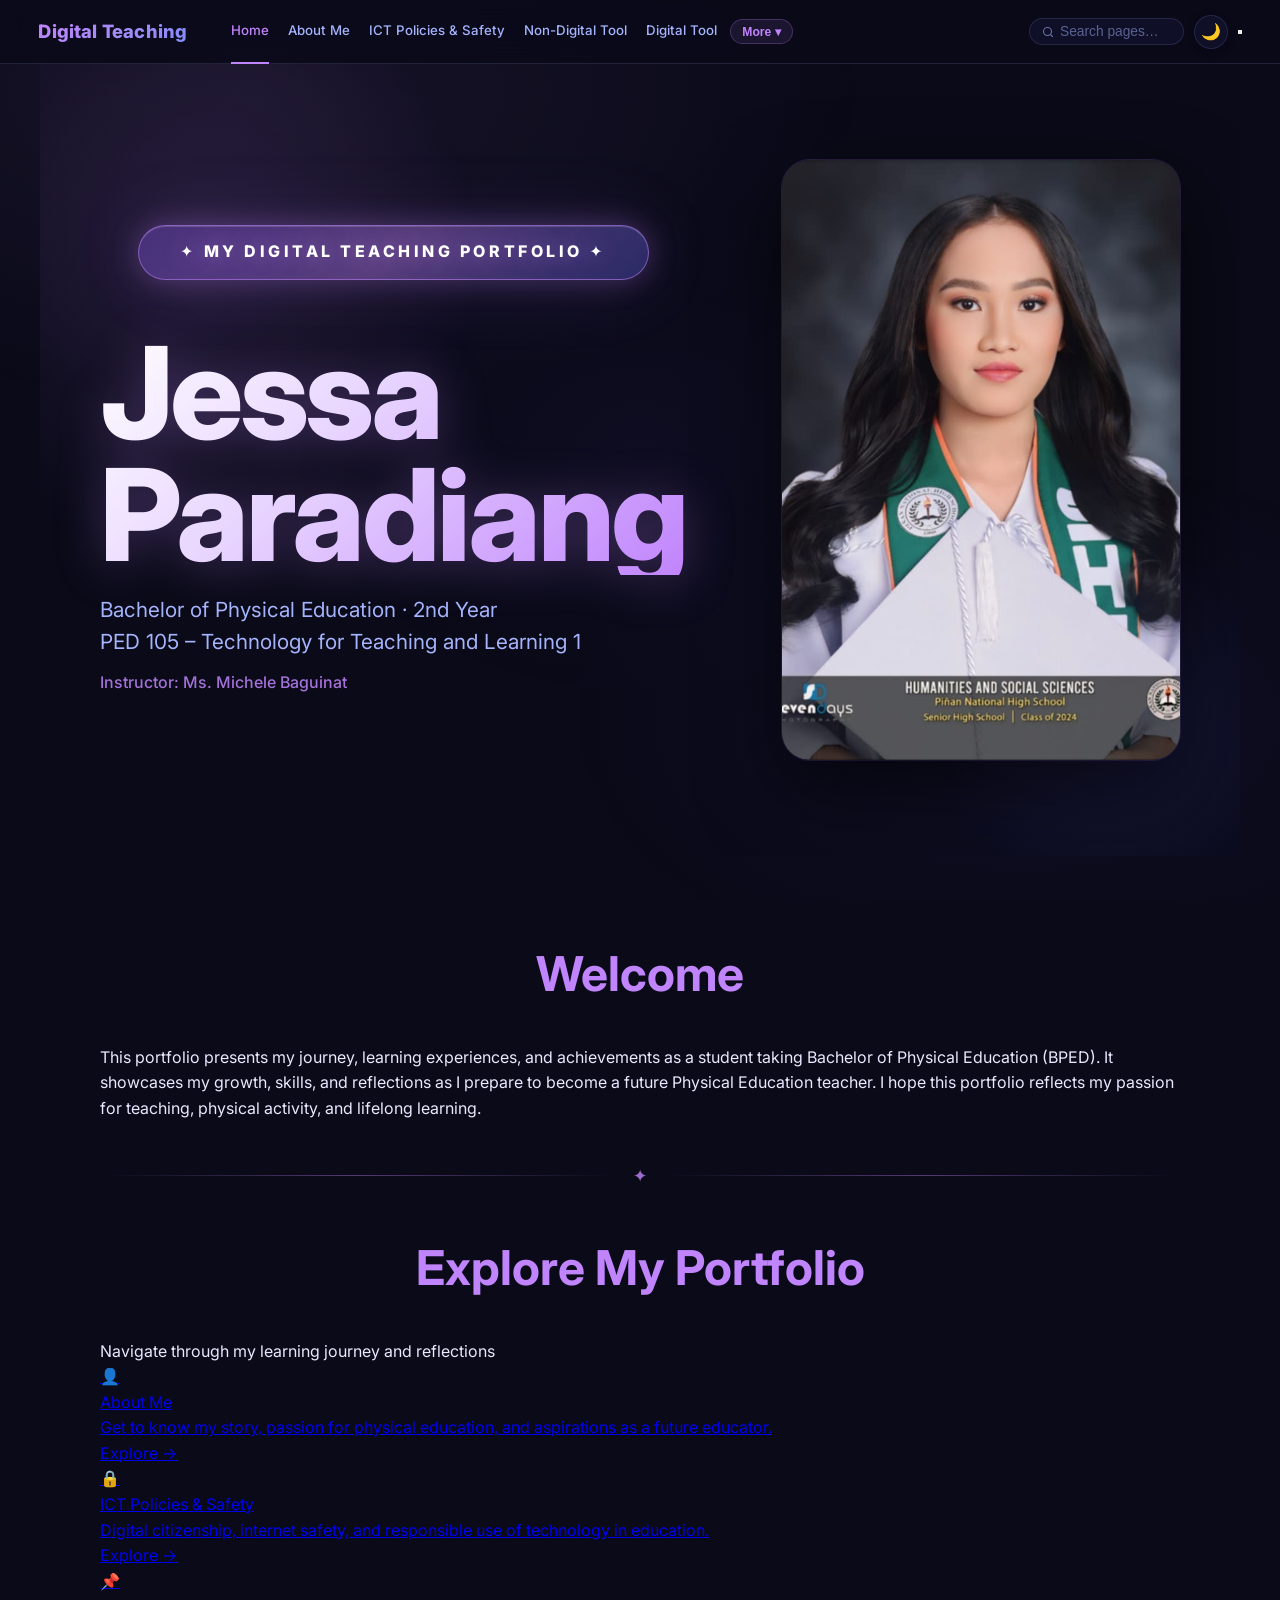
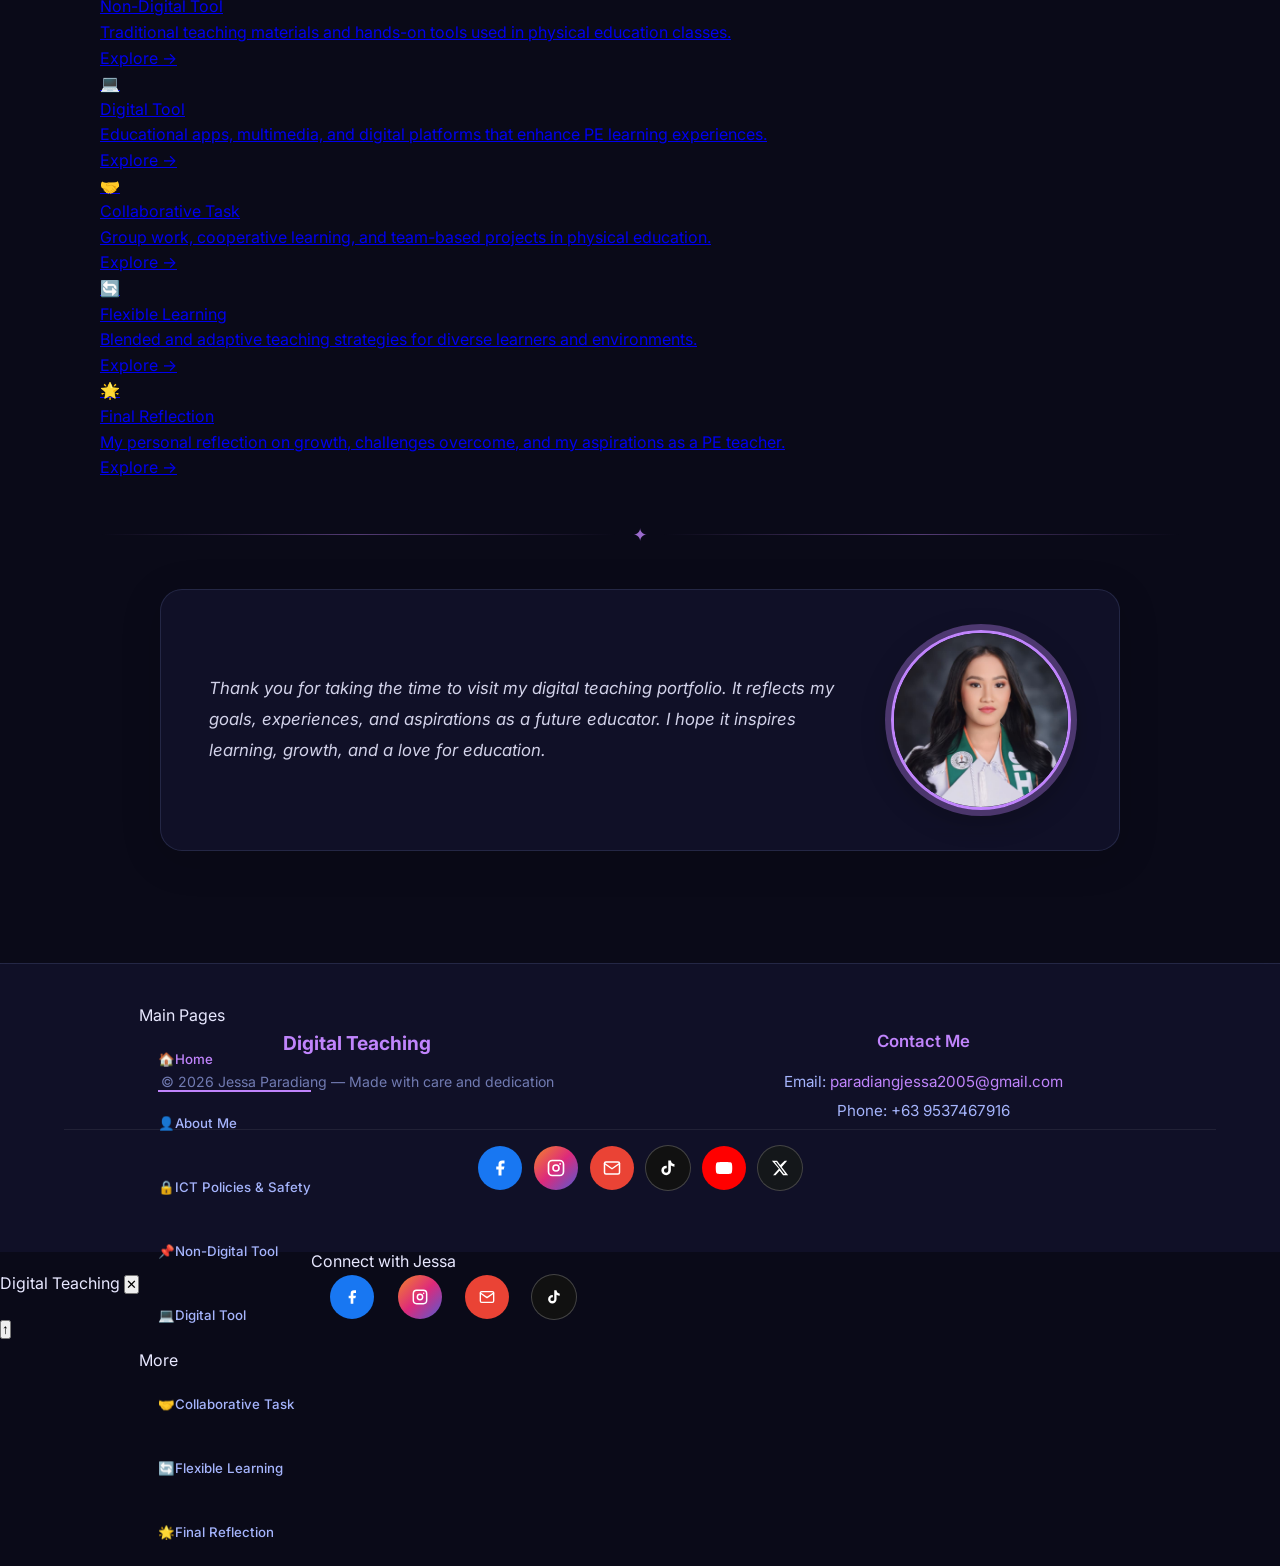
==== commit 00c359ef: "Update index.html" ====
--- a/index.html
+++ b/index.html
@@ -6,86 +6,17 @@
     <meta name="viewport" content="width=device-width, initial-scale=1.0" />
     <title>Home — Jessa Paradiang | BPED Student Portfolio</title>
     <link rel="stylesheet" href="style.css">
+    <link rel="stylesheet" href="https://cdnjs.cloudflare.com/ajax/libs/font-awesome/6.5.0/css/all.min.css"
+        crossorigin="anonymous" referrerpolicy="no-referrer" />
     <link rel="preconnect" href="https://fonts.googleapis.com">
     <link rel="preconnect" href="https://fonts.gstatic.com" crossorigin>
     <link href="https://fonts.googleapis.com/css2?family=Inter:wght@300;400;500;600;700&display=swap" rel="stylesheet">
     <script>!function () { var t = localStorage.getItem("theme"); if (t) document.documentElement.setAttribute("data-theme", t) }();</script>
-    <style>
-        /* Social circles */
-        .footer-social-bar {
-            width: 100%;
-            padding: 16px 12px 22px;
-            border-top: 1px solid rgba(255, 255, 255, 0.09);
-            display: flex;
-            justify-content: center;
-        }
-
-        .footer-social-bar .social-links {
-            display: flex;
-            flex-wrap: nowrap;
-            gap: 12px;
-            justify-content: center;
-            align-items: center;
-        }
-
-        .social-btn {
-            display: inline-flex;
-            align-items: center;
-            justify-content: center;
-            width: 44px;
-            height: 44px;
-            border-radius: 50%;
-            text-decoration: none;
-            color: #fff !important;
-            flex-shrink: 0;
-            transition: transform 0.18s ease, box-shadow 0.18s ease, filter 0.18s ease;
-            border: none;
-        }
-
-        .social-btn span {
-            display: none;
-        }
-
-        .social-btn:hover {
-            transform: translateY(-4px) scale(1.13);
-            box-shadow: 0 8px 24px rgba(0, 0, 0, 0.45);
-            filter: brightness(1.15);
-        }
-
-        .social-fb {
-            background: #1877F2;
-        }
-
-        .social-ig {
-            background: linear-gradient(135deg, #f58529 0%, #dd2a7b 50%, #515bd4 100%);
-        }
-
-        .social-email {
-            background: #EA4335;
-        }
-
-        .social-tiktok {
-            background: #111;
-            outline: 1px solid #555;
-        }
-
-        .social-youtube {
-            background: #FF0000;
-        }
-
-        .social-x {
-            background: #14171A;
-            outline: 1px solid #555;
-        }
-
-        [data-theme="light"] .footer-social-bar {
-            border-top-color: rgba(0, 0, 0, 0.1);
-        }
-    </style>
 </head>
 
 <body>
 
+    <!-- ══════════ HEADER ══════════ -->
     <header>
         <div class="logo-container">
             <div class="logo">Digital Teaching</div>
@@ -94,8 +25,8 @@
             <a href="index.html" class="active">Home</a>
             <a href="About_Me.html">About Me</a>
             <a href="ict_policies.html">ICT Policies &amp; Safety</a>
-            <a href="non_digital_Tool.html">Non-Digital Tool</a>
-            <a href="digital_tool.html">Digital Tool</a>
+            <a href="non_digital_tool.html">Non-Digital Tool</a>
+            <a href="digital_Tool.html">Digital Tool</a>
             <div class="nav-more-wrap" id="navMoreWrap">
                 <button class="nav-more-btn" id="navMoreBtn">More ▾</button>
                 <div class="nav-more-dropdown" id="navMoreDropdown">
@@ -107,7 +38,7 @@
         </nav>
         <div class="header-right">
             <div class="search-wrap">
-                <div class="search-input-box">
+                <div class="search-input-box" id="searchInputBox">
                     <svg width="14" height="14" viewBox="0 0 24 24" fill="none" stroke="currentColor" stroke-width="2.2"
                         stroke-linecap="round" stroke-linejoin="round">
                         <circle cx="11" cy="11" r="8" />
@@ -122,18 +53,24 @@
                 <span class="sun">☀</span>
                 <span class="moon">🌙</span>
             </button>
+            <button class="hamburger-btn" id="hamburgerBtn" aria-label="Open menu" aria-expanded="false">
+                <span class="ham-bar"></span>
+                <span class="ham-bar"></span>
+                <span class="ham-bar"></span>
+            </button>
         </div>
     </header>
 
+    <!-- ══════════ MAIN CONTENT ══════════ -->
     <main>
 
+        <!-- HERO -->
         <section class="hero-split">
             <div class="hero-content-wrapper">
                 <div class="hero-left">
                     <div class="hero-banner">
                         <span class="hero-banner-text">✦ My Digital Teaching Portfolio ✦</span>
                     </div>
-
                     <div class="hero-center">
                         <h1 class="hero-name">Jessa Paradiang</h1>
                         <p class="tagline">
@@ -143,14 +80,13 @@
                         <p class="hero-instructor">Instructor: Ms. Michele Baguinat</p>
                     </div>
                 </div>
-
                 <div class="hero-right">
                     <img src="pics/h1.jpg" alt="Jessa Paradiang - Physical Education Enthusiast" class="hero-side-img">
-                    <!-- Use a nice portrait / teaching photo here – ideally vertical or square crop -->
                 </div>
             </div>
         </section>
 
+        <!-- WELCOME -->
         <section>
             <h2>Welcome</h2>
             <p>
@@ -161,19 +97,85 @@
             </p>
         </section>
 
-        <!-- Divider -->
-        <div class="section-divider">
-            <span class="divider-icon">✦</span>
-        </div>
-
+        <!-- DIVIDER -->
+        <div class="section-divider"><span class="divider-icon">✦</span></div>
+
+        <!-- PORTFOLIO QUICK-NAV CARDS -->
+        <section class="quick-nav">
+            <h2>Explore My Portfolio</h2>
+            <p class="quick-nav-subtitle">Navigate through my learning journey and reflections</p>
+            <div class="nav-cards-grid">
+
+                <a href="About_Me.html" class="nav-card">
+                    <div class="nav-card-icon">👤</div>
+                    <div class="nav-card-title">About Me</div>
+                    <p class="nav-card-desc">Get to know my story, passion for physical education, and aspirations as a
+                        future educator.</p>
+                    <span class="nav-card-arrow">Explore →</span>
+                </a>
+
+                <a href="ict_policies.html" class="nav-card">
+                    <div class="nav-card-icon">🔒</div>
+                    <div class="nav-card-title">ICT Policies &amp; Safety</div>
+                    <p class="nav-card-desc">Digital citizenship, internet safety, and responsible use of technology in
+                        education.</p>
+                    <span class="nav-card-arrow">Explore →</span>
+                </a>
+
+                <a href="non_digital_tool.html" class="nav-card">
+                    <div class="nav-card-icon">📌</div>
+                    <div class="nav-card-title">Non-Digital Tool</div>
+                    <p class="nav-card-desc">Traditional teaching materials and hands-on tools used in physical
+                        education classes.</p>
+                    <span class="nav-card-arrow">Explore →</span>
+                </a>
+
+                <a href="digital_Tool.html" class="nav-card">
+                    <div class="nav-card-icon">💻</div>
+                    <div class="nav-card-title">Digital Tool</div>
+                    <p class="nav-card-desc">Educational apps, multimedia, and digital platforms that enhance PE
+                        learning experiences.</p>
+                    <span class="nav-card-arrow">Explore →</span>
+                </a>
+
+                <a href="collaborative_task.html" class="nav-card">
+                    <div class="nav-card-icon">🤝</div>
+                    <div class="nav-card-title">Collaborative Task</div>
+                    <p class="nav-card-desc">Group work, cooperative learning, and team-based projects in physical
+                        education.</p>
+                    <span class="nav-card-arrow">Explore →</span>
+                </a>
+
+                <a href="flexible_learning.html" class="nav-card">
+                    <div class="nav-card-icon">🔄</div>
+                    <div class="nav-card-title">Flexible Learning</div>
+                    <p class="nav-card-desc">Blended and adaptive teaching strategies for diverse learners and
+                        environments.</p>
+                    <span class="nav-card-arrow">Explore →</span>
+                </a>
+
+                <a href="final_reflection.html" class="nav-card">
+                    <div class="nav-card-icon">🌟</div>
+                    <div class="nav-card-title">Final Reflection</div>
+                    <p class="nav-card-desc">My personal reflection on growth, challenges overcome, and my aspirations
+                        as a PE teacher.</p>
+                    <span class="nav-card-arrow">Explore →</span>
+                </a>
+
+            </div>
+        </section>
+
+        <!-- DIVIDER -->
+        <div class="section-divider"><span class="divider-icon">✦</span></div>
+
+        <!-- CLOSING -->
         <section class="closing-section">
             <div class="closing-inner">
                 <div class="closing-text">
                     <p>
                         Thank you for taking the time to visit my digital teaching portfolio. It reflects my goals,
-                        experiences,
-                        and aspirations as a future educator. I hope it inspires learning, growth, and a love for
-                        education.
+                        experiences, and aspirations as a future educator. I hope it inspires learning, growth, and a
+                        love for education.
                     </p>
                 </div>
                 <div class="closing-photo">
@@ -184,40 +186,28 @@
 
     </main>
 
-    <script src="index.js"></script>
-    <script src="search.js"></script>
-
+    <!-- ══════════ FOOTER ══════════ -->
     <footer>
         <div class="footer-content">
             <div class="footer-brand">
-                <div class="footer-logo">
-                    <i class="fas fa-chalkboard-teacher"></i>
-                    Digital Teaching
-                </div>
+                <div class="footer-logo">Digital Teaching</div>
                 <p class="footer-copyright">© 2026 Jessa Paradiang — Made with care and dedication</p>
             </div>
             <div class="contact-info">
                 <h4>Contact Me</h4>
-                <p>Email: <a href="https://paradiangjessa2005@gmail.com.google.com/">
-                        paradiangjessa2005@gmail.com</a>
-                </p>
+                <p>Email: <a href="mailto:paradiangjessa2005@gmail.com">paradiangjessa2005@gmail.com</a></p>
                 <p>Phone: +63 9537467916</p>
             </div>
         </div>
-
-        <!-- Circle social icons at the bottom -->
         <div class="footer-social-bar">
             <div class="social-links">
-
                 <a href="https://www.facebook.com/jessa.maninantan.paradiang" target="_blank" rel="noopener noreferrer"
                     aria-label="Facebook" class="social-btn social-fb">
                     <svg xmlns="http://www.w3.org/2000/svg" width="18" height="18" viewBox="0 0 24 24"
                         fill="currentColor">
                         <path d="M18 2h-3a5 5 0 0 0-5 5v3H7v4h3v8h4v-8h3l1-4h-4V7a1 1 0 0 1 1-1h3z" />
                     </svg>
-
-                </a>
-
+                </a>
                 <a href="https://www.instagram.com/jessaparadiang" target="_blank" rel="noopener noreferrer"
                     aria-label="Instagram" class="social-btn social-ig">
                     <svg xmlns="http://www.w3.org/2000/svg" width="18" height="18" viewBox="0 0 24 24" fill="none"
@@ -226,18 +216,14 @@
                         <circle cx="12" cy="12" r="4" />
                         <circle cx="17.5" cy="6.5" r="1.2" fill="currentColor" stroke="none" />
                     </svg>
-
-                </a>
-
+                </a>
                 <a href="mailto:paradiangjessa2005@gmail.com" aria-label="Gmail" class="social-btn social-email">
                     <svg xmlns="http://www.w3.org/2000/svg" width="18" height="18" viewBox="0 0 24 24" fill="none"
                         stroke="currentColor" stroke-width="2" stroke-linecap="round" stroke-linejoin="round">
                         <rect x="2" y="4" width="20" height="16" rx="2" />
                         <polyline points="22,6 12,13 2,6" />
                     </svg>
-
-                </a>
-
+                </a>
                 <a href="https://www.tiktok.com/@jessaparadiang" target="_blank" rel="noopener noreferrer"
                     aria-label="TikTok" class="social-btn social-tiktok">
                     <svg xmlns="http://www.w3.org/2000/svg" width="18" height="18" viewBox="0 0 24 24"
@@ -245,9 +231,7 @@
                         <path
                             d="M19.59 6.69a4.83 4.83 0 0 1-3.77-4.25V2h-3.45v13.67a2.89 2.89 0 0 1-2.88 2.5 2.89 2.89 0 0 1-2.89-2.89 2.89 2.89 0 0 1 2.89-2.89c.28 0 .54.04.79.1V9.01a6.33 6.33 0 0 0-.79-.05 6.34 6.34 0 0 0-6.34 6.34 6.34 6.34 0 0 0 6.34 6.34 6.34 6.34 0 0 0 6.33-6.34V8.69a8.18 8.18 0 0 0 4.78 1.52V6.75a4.85 4.85 0 0 1-1.01-.06z" />
                     </svg>
-
-                </a>
-
+                </a>
                 <a href="https://www.youtube.com/@jessaparadiang" target="_blank" rel="noopener noreferrer"
                     aria-label="YouTube" class="social-btn social-youtube">
                     <svg xmlns="http://www.w3.org/2000/svg" width="18" height="18" viewBox="0 0 24 24"
@@ -256,9 +240,7 @@
                             d="M22.54 6.42a2.78 2.78 0 0 0-1.95-1.96C18.88 4 12 4 12 4s-6.88 0-8.59.46A2.78 2.78 0 0 0 1.46 6.42 29 29 0 0 0 1 12a29 29 0 0 0 .46 5.58 2.78 2.78 0 0 0 1.95 1.96C5.12 20 12 20 12 20s6.88 0 8.59-.46a2.78 2.78 0 0 0 1.96-1.96A29 29 0 0 0 23 12a29 29 0 0 0-.46-5.58z" />
                         <polygon points="9.75 15.02 15.5 12 9.75 8.98 9.75 15.02" fill="white" />
                     </svg>
-
-                </a>
-
+                </a>
                 <a href="https://twitter.com/jessaparadiang" target="_blank" rel="noopener noreferrer"
                     aria-label="X (Twitter)" class="social-btn social-x">
                     <svg xmlns="http://www.w3.org/2000/svg" width="18" height="18" viewBox="0 0 24 24"
@@ -266,9 +248,74 @@
                         <path
                             d="M18.244 2.25h3.308l-7.227 8.26 8.502 11.24H16.17l-4.714-6.231-5.401 6.231H2.747l7.73-8.835L1.254 2.25H8.08l4.253 5.622zm-1.161 17.52h1.833L7.084 4.126H5.117z" />
                     </svg>
-
-                </a>
-
+                </a>
             </div>
         </div>
     </footer>
+
+    <!-- ══════════ MOBILE DRAWER ══════════ -->
+    <div class="drawer-overlay" id="drawerOverlay"></div>
+    <nav class="mobile-drawer" id="mobileDrawer" aria-label="Mobile navigation">
+        <div class="drawer-header">
+            <span class="drawer-logo">Digital Teaching</span>
+            <button class="drawer-close" id="drawerClose" aria-label="Close menu">✕</button>
+        </div>
+        <div class="drawer-nav" id="drawerNav">
+            <span class="drawer-section-label">Main Pages</span>
+            <a href="index.html"><span class="drawer-nav-icon">🏠</span>Home</a>
+            <a href="About_Me.html"><span class="drawer-nav-icon">👤</span>About Me</a>
+            <a href="ict_policies.html"><span class="drawer-nav-icon">🔒</span>ICT Policies &amp; Safety</a>
+            <a href="non_digital_tool.html"><span class="drawer-nav-icon">📌</span>Non-Digital Tool</a>
+            <a href="digital_Tool.html"><span class="drawer-nav-icon">💻</span>Digital Tool</a>
+            <span class="drawer-section-label">More</span>
+            <a href="collaborative_task.html"><span class="drawer-nav-icon">🤝</span>Collaborative Task</a>
+            <a href="flexible_learning.html"><span class="drawer-nav-icon">🔄</span>Flexible Learning</a>
+            <a href="final_reflection.html"><span class="drawer-nav-icon">🌟</span>Final Reflection</a>
+        </div>
+        <div class="drawer-footer">
+            <span class="drawer-footer-label">Connect with Jessa</span>
+            <div class="drawer-social social-links">
+                <a href="https://www.facebook.com/jessa.maninantan.paradiang" target="_blank" rel="noopener noreferrer"
+                    aria-label="Facebook" class="social-btn social-fb">
+                    <svg xmlns="http://www.w3.org/2000/svg" width="16" height="16" viewBox="0 0 24 24"
+                        fill="currentColor">
+                        <path d="M18 2h-3a5 5 0 0 0-5 5v3H7v4h3v8h4v-8h3l1-4h-4V7a1 1 0 0 1 1-1h3z" />
+                    </svg>
+                </a>
+                <a href="https://www.instagram.com/jessaparadiang" target="_blank" rel="noopener noreferrer"
+                    aria-label="Instagram" class="social-btn social-ig">
+                    <svg xmlns="http://www.w3.org/2000/svg" width="16" height="16" viewBox="0 0 24 24" fill="none"
+                        stroke="currentColor" stroke-width="2.2" stroke-linecap="round" stroke-linejoin="round">
+                        <rect x="2" y="2" width="20" height="20" rx="5" ry="5" />
+                        <circle cx="12" cy="12" r="4" />
+                        <circle cx="17.5" cy="6.5" r="1.2" fill="currentColor" stroke="none" />
+                    </svg>
+                </a>
+                <a href="mailto:paradiangjessa2005@gmail.com" aria-label="Gmail" class="social-btn social-email">
+                    <svg xmlns="http://www.w3.org/2000/svg" width="16" height="16" viewBox="0 0 24 24" fill="none"
+                        stroke="currentColor" stroke-width="2" stroke-linecap="round" stroke-linejoin="round">
+                        <rect x="2" y="4" width="20" height="16" rx="2" />
+                        <polyline points="22,6 12,13 2,6" />
+                    </svg>
+                </a>
+                <a href="https://www.tiktok.com/@jessaparadiang" target="_blank" rel="noopener noreferrer"
+                    aria-label="TikTok" class="social-btn social-tiktok">
+                    <svg xmlns="http://www.w3.org/2000/svg" width="16" height="16" viewBox="0 0 24 24"
+                        fill="currentColor">
+                        <path
+                            d="M19.59 6.69a4.83 4.83 0 0 1-3.77-4.25V2h-3.45v13.67a2.89 2.89 0 0 1-2.88 2.5 2.89 2.89 0 0 1-2.89-2.89 2.89 2.89 0 0 1 2.89-2.89c.28 0 .54.04.79.1V9.01a6.33 6.33 0 0 0-.79-.05 6.34 6.34 0 0 0-6.34 6.34 6.34 6.34 0 0 0 6.34 6.34 6.34 6.34 0 0 0 6.33-6.34V8.69a8.18 8.18 0 0 0 4.78 1.52V6.75a4.85 4.85 0 0 1-1.01-.06z" />
+                    </svg>
+                </a>
+            </div>
+        </div>
+    </nav>
+
+    <!-- SCROLL TO TOP -->
+    <button class="scroll-top-btn" id="scrollTopBtn" aria-label="Scroll to top">↑</button>
+
+    <script src="index.js"></script>
+    <script src="search.js"></script>
+
+</body>
+
+</html>
--- a/style.css
+++ b/style.css
@@ -1,43 +1,89 @@
-* {
+/* ═══════════════════════════════════════════
+   BASE RESET & CSS VARIABLES
+═══════════════════════════════════════════ */
+*,
+*::before,
+*::after {
     margin: 0;
     padding: 0;
     box-sizing: border-box;
 }
 
 :root {
-    --bg: #0f0f1a;
-    --text: #e0e0ff;
+    --bg: #0a0a18;
+    --bg2: #0f0f24;
+    --text: #e8e8ff;
     --text-light: #a5b4fc;
+    --text-muted: #6b7280;
     --accent: #c084fc;
     --accent-dark: #9f7aea;
-    --surface: rgba(30, 30, 60, 0.6);
-    --border: rgba(165, 180, 252, 0.18);
+    --accent-glow: rgba(192, 132, 252, 0.35);
+    --surface: rgba(20, 20, 48, 0.65);
+    --surface2: rgba(30, 30, 60, 0.5);
+    --border: rgba(165, 180, 252, 0.14);
+    --border-bright: rgba(192, 132, 252, 0.4);
     --transition: all 0.4s ease;
+    --radius: 16px;
 }
 
 [data-theme="light"] {
-    --bg: #f8f9ff;
-    --text: #1e1b4b;
+    --bg: #f4f4ff;
+    --bg2: #eceeff;
+    --text: #1a1440;
     --text-light: #4f46e5;
+    --text-muted: #64748b;
     --accent: #7c3aed;
     --accent-dark: #6d28d9;
-    --surface: rgba(245, 245, 255, 0.75);
-    --border: rgba(99, 102, 241, 0.2);
-}
-
+    --accent-glow: rgba(124, 58, 237, 0.2);
+    --surface: rgba(255, 255, 255, 0.75);
+    --surface2: rgba(240, 240, 255, 0.8);
+    --border: rgba(99, 102, 241, 0.16);
+    --border-bright: rgba(124, 58, 237, 0.4);
+}
+
+/* ═══════════════════════════════════════════
+   BODY & BACKGROUND
+═══════════════════════════════════════════ */
 body {
     font-family: 'Inter', system-ui, sans-serif;
     background: var(--bg);
     color: var(--text);
     min-height: 100vh;
     line-height: 1.6;
-    transition: var(--transition);
-}
-
-/* Theme Toggle */
+    transition: background 0.5s ease, color 0.5s ease;
+    position: relative;
+}
+
+/* Subtle animated mesh background */
+body::before {
+    content: '';
+    position: fixed;
+    inset: 0;
+    background:
+        radial-gradient(ellipse 80% 60% at 20% 10%, rgba(192, 132, 252, 0.08) 0%, transparent 60%),
+        radial-gradient(ellipse 60% 50% at 80% 80%, rgba(99, 102, 241, 0.06) 0%, transparent 60%),
+        radial-gradient(ellipse 40% 40% at 50% 50%, rgba(139, 92, 246, 0.04) 0%, transparent 70%);
+    pointer-events: none;
+    z-index: 0;
+}
+
+[data-theme="light"] body::before {
+    background:
+        radial-gradient(ellipse 80% 60% at 20% 10%, rgba(124, 58, 237, 0.07) 0%, transparent 60%),
+        radial-gradient(ellipse 60% 50% at 80% 80%, rgba(99, 102, 241, 0.05) 0%, transparent 60%);
+}
+
+body>* {
+    position: relative;
+    z-index: 1;
+}
+
+/* ═══════════════════════════════════════════
+   THEME TOGGLE
+═══════════════════════════════════════════ */
 .theme-toggle {
-    width: 30px;
-    height: 30px;
+    width: 34px;
+    height: 34px;
     border-radius: 50%;
     background: var(--surface);
     border: 1px solid var(--border);
@@ -46,17 +92,19 @@
     display: flex;
     align-items: center;
     justify-content: center;
-    backdrop-filter: blur(10px);
+    backdrop-filter: blur(12px);
     transition: all 0.3s ease;
     color: var(--accent);
     flex-shrink: 0;
     position: relative;
+    box-shadow: 0 2px 8px rgba(0, 0, 0, 0.2);
 }
 
 .theme-toggle:hover {
-    transform: scale(1.1);
+    transform: scale(1.12) rotate(15deg);
     background: var(--accent);
     color: white;
+    box-shadow: 0 0 16px var(--accent-glow);
 }
 
 .theme-toggle span {
@@ -71,6 +119,7 @@
 
 .theme-toggle .moon {
     opacity: 1;
+    transform: scale(1) rotate(0deg);
 }
 
 [data-theme="light"] .theme-toggle .sun {
@@ -83,43 +132,67 @@
     transform: scale(0.7) rotate(-90deg);
 }
 
-/* Header */
+/* ═══════════════════════════════════════════
+   HEADER
+═══════════════════════════════════════════ */
 header {
     position: fixed;
     top: 0;
     left: 0;
     right: 0;
-    height: 62px;
+    height: 64px;
     padding: 0 3%;
     display: flex;
     align-items: center;
-    background: var(--surface);
-    backdrop-filter: blur(12px);
+    background: rgba(10, 10, 24, 0.78);
+    backdrop-filter: blur(20px) saturate(1.4);
     border-bottom: 1px solid var(--border);
     z-index: 90;
-    transition: transform 0.35s cubic-bezier(0.4, 0, 0.2, 1);
+    transition: transform 0.35s cubic-bezier(0.4, 0, 0.2, 1), background 0.4s;
+}
+
+[data-theme="light"] header {
+    background: rgba(244, 244, 255, 0.85);
 }
 
 header.header-hidden {
     transform: translateY(-100%);
 }
 
+/* ═══════════════════════════════════════════
+   LOGO
+═══════════════════════════════════════════ */
 .logo-container {
     flex-shrink: 0;
     margin-right: 1.5rem;
 }
 
 .logo {
-    font-size: 1.5rem;
-    font-weight: 700;
-    color: var(--accent);
+    font-size: 1.15rem;
+    font-weight: 800;
+    letter-spacing: 0.01em;
     white-space: nowrap;
-}
-
+    background: linear-gradient(135deg, #c084fc 0%, #a78bfa 50%, #818cf8 100%);
+    -webkit-background-clip: text;
+    -webkit-text-fill-color: transparent;
+    background-clip: text;
+    text-shadow: none;
+    position: relative;
+}
+
+[data-theme="light"] .logo {
+    background: linear-gradient(135deg, #7c3aed 0%, #6d28d9 50%, #4f46e5 100%);
+    -webkit-background-clip: text;
+    background-clip: text;
+}
+
+/* ═══════════════════════════════════════════
+   NAV
+═══════════════════════════════════════════ */
 nav {
     display: flex;
     align-items: center;
-    height: 62px;
+    height: 64px;
     flex: 1;
     min-width: 0;
 }
@@ -130,9 +203,9 @@
     text-decoration: none;
     font-weight: 500;
     font-size: 0.83rem;
-    transition: var(--transition);
+    transition: color 0.25s, border-color 0.25s;
     white-space: nowrap;
-    height: 62px;
+    height: 64px;
     display: flex;
     align-items: center;
     border-bottom: 2px solid transparent;
@@ -145,12 +218,19 @@
     border-bottom-color: var(--accent);
 }
 
+.nav-more-wrap {
+    position: relative;
+    display: flex;
+    align-items: center;
+    flex-shrink: 0;
+}
+
 .nav-more-btn {
     display: flex;
     align-items: center;
     gap: 3px;
     margin-left: 0.8rem;
-    padding: 0.25rem 0.6rem;
+    padding: 0.28rem 0.7rem;
     background: rgba(192, 132, 252, 0.1);
     border: 1px solid rgba(192, 132, 252, 0.25);
     border-radius: 999px;
@@ -158,17 +238,60 @@
     font-size: 0.76rem;
     font-weight: 600;
     cursor: pointer;
+    transition: background 0.2s;
 }
 
 .nav-more-btn:hover {
-    background: rgba(192, 132, 252, 0.2);
-}
-
-.nav-more-wrap {
-    position: relative;
-    display: flex;
-    align-items: center;
-    flex-shrink: 0;
+    background: rgba(192, 132, 252, 0.22);
+}
+
+.nav-more-dropdown {
+    position: fixed;
+    top: 64px;
+    min-width: 220px;
+    background: var(--surface);
+    border: 1px solid var(--border);
+    border-radius: 14px;
+    box-shadow: 0 20px 56px rgba(0, 0, 0, 0.5), 0 4px 12px rgba(0, 0, 0, 0.3);
+    backdrop-filter: blur(24px);
+    z-index: 9999;
+    overflow: hidden;
+    display: none;
+    animation: dropIn 0.22s cubic-bezier(0.4, 0, 0.2, 1);
+}
+
+.nav-more-dropdown.open {
+    display: block;
+}
+
+.nav-more-dropdown a {
+    display: flex;
+    align-items: center;
+    gap: 0.75rem;
+    padding: 0.75rem 1.1rem;
+    color: var(--text-light);
+    text-decoration: none;
+    font-size: 0.88rem;
+    font-weight: 500;
+    border-bottom: 1px solid var(--border);
+    transition: background 0.2s, color 0.2s;
+    white-space: nowrap;
+}
+
+.nav-more-dropdown a:last-child {
+    border-bottom: none;
+}
+
+.nav-more-dropdown a:hover,
+.nav-more-dropdown a.active {
+    background: rgba(192, 132, 252, 0.1);
+    color: var(--accent);
+}
+
+.nav-more-dropdown a .nav-emoji {
+    font-size: 1rem;
+    width: 20px;
+    text-align: center;
 }
 
 .header-right {
@@ -179,6 +302,9 @@
     margin-left: 0.8rem;
 }
 
+/* ═══════════════════════════════════════════
+   SEARCH
+═══════════════════════════════════════════ */
 .search-wrap {
     position: relative;
 }
@@ -190,14 +316,14 @@
     background: var(--surface);
     border: 1px solid var(--border);
     border-radius: 999px;
-    padding: 0.3rem 0.8rem 0.3rem 0.7rem;
-    width: 150px;
-    transition: border-color 0.3s ease, box-shadow 0.3s ease;
+    padding: 0.3rem 0.85rem 0.3rem 0.7rem;
+    width: 155px;
+    transition: border-color 0.3s, box-shadow 0.3s;
 }
 
 .search-input-box:focus-within {
     border-color: var(--accent);
-    box-shadow: 0 0 0 3px rgba(192, 132, 252, 0.15);
+    box-shadow: 0 0 0 3px var(--accent-glow);
 }
 
 .search-input-box svg {
@@ -224,18 +350,75 @@
     top: calc(100% + 8px);
     right: 0;
     width: 340px;
-    background: var(--bg);
+    background: var(--bg2);
     border: 1px solid var(--border);
     border-radius: 14px;
-    box-shadow: 0 12px 40px rgba(0, 0, 0, 0.4);
+    box-shadow: 0 16px 48px rgba(0, 0, 0, 0.45);
     z-index: 200;
     display: none;
-    backdrop-filter: blur(16px);
+    backdrop-filter: blur(20px);
 }
 
 .search-dropdown.open {
     display: block;
     animation: dropIn 0.2s ease;
+}
+
+.search-page-label {
+    padding: 0.55rem 1rem 0.3rem;
+    font-size: 0.7rem;
+    font-weight: 700;
+    letter-spacing: 0.1em;
+    text-transform: uppercase;
+    color: var(--accent);
+    opacity: 0.75;
+}
+
+.search-result-item {
+    display: flex;
+    align-items: flex-start;
+    gap: 0.75rem;
+    padding: 0.7rem 1rem;
+    text-decoration: none;
+    transition: background 0.15s;
+    border-radius: 8px;
+    margin: 2px 4px;
+}
+
+.search-result-item:hover {
+    background: rgba(192, 132, 252, 0.1);
+}
+
+.search-result-icon {
+    font-size: 1.1rem;
+    margin-top: 1px;
+}
+
+.search-result-text strong {
+    display: block;
+    font-size: 0.87rem;
+    color: var(--text);
+    margin-bottom: 2px;
+}
+
+.search-result-text span {
+    font-size: 0.78rem;
+    color: var(--text-light);
+    opacity: 0.8;
+}
+
+.search-result-text mark {
+    background: rgba(192, 132, 252, 0.3);
+    color: var(--accent);
+    border-radius: 3px;
+    padding: 0 2px;
+}
+
+.search-empty {
+    padding: 1.2rem 1rem;
+    font-size: 0.88rem;
+    color: var(--text-light);
+    opacity: 0.7;
 }
 
 @keyframes dropIn {
@@ -250,29 +433,67 @@
     }
 }
 
-/* ── Aesthetic Centered Hero ── */
+/* ═══════════════════════════════════════════
+   HOME — HERO SPLIT
+═══════════════════════════════════════════ */
 .hero-split {
     position: relative;
     width: 100%;
-    min-height: 85vh;
-    /* taller for impact */
+    min-height: 88vh;
     display: flex;
     align-items: center;
     justify-content: center;
-    background: var(--bg);
     padding: 2rem 0;
-    margin-bottom: 7rem;
+    margin-bottom: 5rem;
     overflow: hidden;
 }
 
+/* Animated orb decorations */
+.hero-split::before,
+.hero-split::after {
+    content: '';
+    position: absolute;
+    border-radius: 50%;
+    pointer-events: none;
+}
+
+.hero-split::before {
+    width: 600px;
+    height: 600px;
+    background: radial-gradient(circle, rgba(192, 132, 252, 0.12) 0%, transparent 70%);
+    top: -100px;
+    left: -150px;
+    animation: floatOrb 8s ease-in-out infinite alternate;
+}
+
+.hero-split::after {
+    width: 400px;
+    height: 400px;
+    background: radial-gradient(circle, rgba(99, 102, 241, 0.1) 0%, transparent 70%);
+    bottom: -80px;
+    right: -80px;
+    animation: floatOrb 10s ease-in-out infinite alternate-reverse;
+}
+
+@keyframes floatOrb {
+    from {
+        transform: translate(0, 0) scale(1);
+    }
+
+    to {
+        transform: translate(30px, 20px) scale(1.08);
+    }
+}
+
 .hero-content-wrapper {
     display: flex;
     align-items: center;
     max-width: 1400px;
-    /* wider layout */
     width: 100%;
     padding: 0 5%;
     gap: 6rem;
+    position: relative;
+    z-index: 2;
 }
 
 .hero-left {
@@ -281,16 +502,13 @@
     text-align: left;
     position: relative;
     z-index: 2;
-    /* Stronger contrast for dark mode */
-    background: linear-gradient(to right, var(--bg) 70%, transparent 100%);
     padding: 3rem 0;
 }
 
 .hero-right {
     flex: 1;
-    max-width: 550px;
-    height: 620px;
-    /* fixed height for balance */
+    max-width: 540px;
+    height: 600px;
     position: relative;
     z-index: 1;
 }
@@ -300,121 +518,134 @@
     height: 100%;
     object-fit: cover;
     object-position: center;
-    border-radius: 24px;
-    /* softer, aesthetic corners */
-    box-shadow: 0 20px 60px rgba(0, 0, 0, 0.6),
-        0 0 0 1px rgba(192, 132, 252, 0.15);
-    transform: scale(1.02);
-    transition: transform 0.6s ease;
+    border-radius: 28px;
+    box-shadow:
+        0 32px 80px rgba(0, 0, 0, 0.55),
+        0 0 0 1px rgba(192, 132, 252, 0.18),
+        inset 0 0 0 1px rgba(255, 255, 255, 0.05);
+    transition: transform 0.7s ease, box-shadow 0.7s ease;
 }
 
 .hero-split:hover .hero-side-img {
-    transform: scale(1.05);
-}
-
-/* Bigger, centered banner */
+    transform: scale(1.03) rotate(-0.5deg);
+    box-shadow: 0 40px 100px rgba(0, 0, 0, 0.65), 0 0 60px rgba(192, 132, 252, 0.15);
+}
+
+/* ── BANNER — beautiful animated pill ── */
 .hero-banner {
     text-align: center;
-    margin-bottom: 2.5rem;
+    margin-bottom: 2.8rem;
 }
 
 .hero-banner-text {
     display: inline-block;
-    background: rgba(192, 132, 252, 0.22);
-    border: 1px solid rgba(192, 132, 252, 0.45);
+    position: relative;
+    padding: 0.85rem 2.6rem;
+    border-radius: 999px;
+    font-size: 1rem;
+    font-weight: 800;
+    letter-spacing: 0.22em;
+    text-transform: uppercase;
+    color: #ffffff;
+    /* Gradient background */
+    background: linear-gradient(135deg,
+            rgba(139, 92, 246, 0.35) 0%,
+            rgba(192, 132, 252, 0.4) 50%,
+            rgba(99, 102, 241, 0.35) 100%);
+    border: 1px solid rgba(192, 132, 252, 0.55);
     backdrop-filter: blur(16px);
-    color: #ffffff;
-    font-size: 1.15rem;
-    /* bigger */
-    font-weight: 800;
-    letter-spacing: 0.28em;
-    text-transform: uppercase;
-    padding: 0.9rem 2.4rem;
-    border-radius: 999px;
-    box-shadow: 0 0 40px rgba(192, 132, 252, 0.35);
-    text-shadow: 0 2px 12px rgba(0, 0, 0, 0.5);
-}
-
-/* Name - bigger & more prominent */
+    /* Glowing shadow */
+    box-shadow:
+        0 0 30px rgba(192, 132, 252, 0.3),
+        0 0 80px rgba(192, 132, 252, 0.12),
+        inset 0 1px 0 rgba(255, 255, 255, 0.15);
+    text-shadow: 0 0 20px rgba(192, 132, 252, 0.6);
+    animation: bannerPulse 3s ease-in-out infinite;
+    overflow: hidden;
+}
+
+/* Shimmer sweep */
+.hero-banner-text::before {
+    content: '';
+    position: absolute;
+    top: 0;
+    left: -100%;
+    width: 60%;
+    height: 100%;
+    background: linear-gradient(90deg, transparent 0%, rgba(255, 255, 255, 0.18) 50%, transparent 100%);
+    animation: shimmer 3.5s ease-in-out infinite;
+}
+
+@keyframes bannerPulse {
+
+    0%,
+    100% {
+        box-shadow: 0 0 30px rgba(192, 132, 252, 0.3), 0 0 80px rgba(192, 132, 252, 0.12), inset 0 1px 0 rgba(255, 255, 255, 0.15);
+    }
+
+    50% {
+        box-shadow: 0 0 45px rgba(192, 132, 252, 0.45), 0 0 100px rgba(192, 132, 252, 0.2), inset 0 1px 0 rgba(255, 255, 255, 0.15);
+    }
+}
+
+@keyframes shimmer {
+    0% {
+        left: -100%;
+    }
+
+    60%,
+    100% {
+        left: 160%;
+    }
+}
+
+[data-theme="light"] .hero-banner-text {
+    background: linear-gradient(135deg, rgba(124, 58, 237, 0.15) 0%, rgba(139, 92, 246, 0.2) 50%, rgba(99, 102, 241, 0.15) 100%);
+    color: #3b0764;
+    border-color: rgba(124, 58, 237, 0.4);
+    box-shadow: 0 0 24px rgba(124, 58, 237, 0.2), inset 0 1px 0 rgba(255, 255, 255, 0.4);
+    text-shadow: none;
+}
+
+/* Name */
 .hero-name {
     font-size: clamp(4.2rem, 10vw, 8rem);
-    /* much larger */
     font-weight: 800;
-    color: #ffffff;
     line-height: 0.95;
     margin-bottom: 1.2rem;
-    text-shadow:
-        0 4px 20px rgba(0, 0, 0, 0.7),
-        0 0 30px rgba(192, 132, 252, 0.4);
-    /* subtle purple glow for dark mode */
-    letter-spacing: -0.02em;
+    letter-spacing: -0.025em;
+    background: linear-gradient(135deg, #ffffff 0%, #e8d5ff 40%, #c084fc 100%);
+    -webkit-background-clip: text;
+    -webkit-text-fill-color: transparent;
+    background-clip: text;
+    filter: drop-shadow(0 4px 24px rgba(192, 132, 252, 0.3));
+}
+
+[data-theme="light"] .hero-name {
+    background: linear-gradient(135deg, #1a0a3b 0%, #4c1d95 50%, #7c3aed 100%);
+    -webkit-background-clip: text;
+    background-clip: text;
+    filter: none;
 }
 
 .tagline {
-    font-size: 1.4rem;
-    color: rgba(192, 132, 252, 0.95);
-    margin-bottom: 1rem;
+    font-size: 1.3rem;
+    color: var(--text-light);
+    margin-bottom: 0.8rem;
+    font-weight: 400;
+    line-height: 1.5;
+}
+
+.hero-instructor {
+    font-size: 1rem;
+    color: var(--accent);
     font-weight: 500;
-}
-
-.hero-instructor {
-    font-size: 1.1rem;
-    color: rgba(192, 132, 252, 0.95);
-    font-weight: 400;
-}
-
-/* ── Mobile / smaller screens ── */
-@media (max-width: 1100px) {
-    .hero-content-wrapper {
-        flex-direction: column;
-        gap: 3rem;
-        padding: 0 6%;
-    }
-
-    .hero-left {
-        text-align: center;
-        background: none;
-        padding: 2rem 0;
-        max-width: 100%;
-    }
-
-    .hero-right {
-        height: 480px;
-        max-width: 420px;
-        margin: 0 auto;
-    }
-
-    .hero-banner {
-        margin-bottom: 1.8rem;
-    }
-
-    .hero-name {
-        font-size: clamp(3.8rem, 9vw, 6rem);
-    }
-}
-
-@media (max-width: 600px) {
-    .hero-split {
-        min-height: 100vh;
-        padding-top: 80px;
-        /* account for fixed header */
-    }
-
-    .hero-right {
-        height: 420px;
-    }
-
-    .hero-name {
-        font-size: clamp(3.2rem, 11vw, 5rem);
-    }
-
-    .hero-banner-text {
-        font-size: 1rem;
-        padding: 0.7rem 1.8rem;
-    }
-}
-
-/* Main content */
+    opacity: 0.85;
+}
+
+/* ═══════════════════════════════════════════
+   MAIN
+═══════════════════════════════════════════ */
 main {
     padding: 0 0 4rem;
     max-width: 1200px;
@@ -425,14 +656,357 @@
     padding: 0 5%;
 }
 
-/* Mission section */
+h2 {
+    font-size: clamp(2rem, 5vw, 3rem);
+    margin-bottom: 2rem;
+    color: var(--accent);
+    text-align: center;
+    font-weight: 700;
+}
+
+/* ═══════════════════════════════════════════
+   SUBPAGE HERO (page-badge + h1)
+═══════════════════════════════════════════ */
+.hero {
+    padding: 5rem 5% 3.5rem;
+    position: relative;
+    overflow: hidden;
+    margin-bottom: 0;
+}
+
+/* Decorative mesh behind subpage hero */
+.hero::before {
+    content: '';
+    position: absolute;
+    top: 0;
+    left: 0;
+    right: 0;
+    bottom: 0;
+    background:
+        radial-gradient(ellipse 70% 80% at 5% 50%, rgba(192, 132, 252, 0.09) 0%, transparent 70%),
+        radial-gradient(ellipse 50% 60% at 95% 20%, rgba(99, 102, 241, 0.07) 0%, transparent 70%);
+    pointer-events: none;
+}
+
+.section-with-profile {
+    position: relative;
+    z-index: 1;
+}
+
+.section-text h1 {
+    font-size: clamp(2.4rem, 6vw, 4rem);
+    font-weight: 800;
+    letter-spacing: -0.02em;
+    color: var(--text);
+    margin-bottom: 0.8rem;
+    line-height: 1.05;
+}
+
+.section-text .tagline {
+    font-size: 1.05rem;
+    color: var(--text-light);
+    opacity: 0.85;
+    font-weight: 400;
+}
+
+/* ── PAGE BADGE — much more beautiful ── */
+.page-badge {
+    display: inline-flex;
+    align-items: center;
+    gap: 0.5rem;
+    padding: 0.5rem 1.3rem;
+    border-radius: 999px;
+    font-size: 0.72rem;
+    font-weight: 700;
+    letter-spacing: 0.1em;
+    text-transform: uppercase;
+    margin-bottom: 1.4rem;
+    position: relative;
+    overflow: hidden;
+    backdrop-filter: blur(12px);
+    box-shadow: 0 4px 20px rgba(0, 0, 0, 0.15);
+    transition: transform 0.25s, box-shadow 0.25s;
+}
+
+.page-badge:hover {
+    transform: translateY(-2px);
+    box-shadow: 0 8px 30px rgba(0, 0, 0, 0.2);
+}
+
+/* Shimmer on badge */
+.page-badge::after {
+    content: '';
+    position: absolute;
+    top: 0;
+    left: -80%;
+    width: 50%;
+    height: 100%;
+    background: linear-gradient(90deg, transparent, rgba(255, 255, 255, 0.25), transparent);
+    animation: badgeShimmer 4s ease-in-out infinite;
+}
+
+@keyframes badgeShimmer {
+    0% {
+        left: -80%;
+    }
+
+    60%,
+    100% {
+        left: 150%;
+    }
+}
+
+/* ═══════════════════════════════════════════
+   PROFILE IMAGE in subpage hero
+═══════════════════════════════════════════ */
+.hero-profile {
+    width: 120px;
+    height: 120px;
+    border-radius: 50%;
+    object-fit: cover;
+    object-position: top;
+    border: 3px solid var(--accent);
+    box-shadow: 0 0 0 6px var(--accent-glow), 0 8px 30px rgba(0, 0, 0, 0.3);
+    margin-bottom: 1.5rem;
+    display: block;
+    transition: transform 0.35s, box-shadow 0.35s;
+}
+
+.hero-profile:hover {
+    transform: scale(1.04);
+    box-shadow: 0 0 0 8px var(--accent-glow), 0 12px 40px rgba(0, 0, 0, 0.35);
+}
+
+/* ═══════════════════════════════════════════
+   CONTENT SECTIONS & CARDS
+═══════════════════════════════════════════ */
+.intro {
+    padding: 2.5rem 5% 4rem;
+}
+
+.content-sections {
+    display: flex;
+    flex-direction: column;
+    gap: 1.4rem;
+    margin-top: 2rem;
+}
+
+.content-card {
+    display: flex;
+    gap: 1.5rem;
+    padding: 1.8rem 2rem;
+    background: var(--surface);
+    border: 1px solid var(--border);
+    border-radius: 18px;
+    backdrop-filter: blur(12px);
+    transition: border-color 0.3s, transform 0.3s, box-shadow 0.3s;
+    align-items: flex-start;
+    position: relative;
+    overflow: hidden;
+}
+
+.content-card::before {
+    content: '';
+    position: absolute;
+    top: 0;
+    left: 0;
+    width: 100%;
+    height: 1px;
+    background: linear-gradient(90deg, transparent, rgba(192, 132, 252, 0.3), transparent);
+    opacity: 0;
+    transition: opacity 0.3s;
+}
+
+.content-card:hover {
+    transform: translateX(5px);
+    box-shadow: 0 8px 32px rgba(0, 0, 0, 0.2), -4px 0 0 var(--accent);
+    border-color: var(--border-bright);
+}
+
+.content-card:hover::before {
+    opacity: 1;
+}
+
+.card-icon {
+    width: 50px;
+    height: 50px;
+    border-radius: 13px;
+    display: flex;
+    align-items: center;
+    justify-content: center;
+    font-size: 1.5rem;
+    flex-shrink: 0;
+    box-shadow: 0 4px 12px rgba(0, 0, 0, 0.15);
+}
+
+.card-body h3 {
+    font-size: 1.05rem;
+    font-weight: 700;
+    color: var(--text);
+    margin-bottom: 0.55rem;
+}
+
+.card-body p {
+    font-size: 0.91rem;
+    color: var(--text-light);
+    line-height: 1.78;
+    opacity: 0.9;
+}
+
+/* ═══════════════════════════════════════════
+   REFLECTION BOX
+═══════════════════════════════════════════ */
+.reflection-box {
+    margin-top: 3rem;
+    padding: 2.2rem;
+    border-radius: 18px;
+    border: 1px solid;
+    backdrop-filter: blur(10px);
+    position: relative;
+    overflow: hidden;
+}
+
+.reflection-box::before {
+    content: '';
+    position: absolute;
+    top: 0;
+    left: 0;
+    width: 100%;
+    height: 2px;
+    background: linear-gradient(90deg, transparent, currentColor, transparent);
+    opacity: 0.3;
+}
+
+.reflection-icon {
+    font-size: 1.9rem;
+    margin-bottom: 0.9rem;
+}
+
+.reflection-box h3 {
+    font-size: 1.1rem;
+    font-weight: 700;
+    color: var(--text);
+    margin-bottom: 0.7rem;
+}
+
+.reflection-box>p {
+    font-size: 0.92rem;
+    color: var(--text-light);
+    line-height: 1.75;
+    margin-bottom: 1.2rem;
+    font-style: italic;
+}
+
+.reflection-answer {
+    min-height: 90px;
+    background: var(--surface2);
+    border: 1px solid var(--border);
+    border-radius: 12px;
+    padding: 1rem;
+    font-size: 0.9rem;
+    color: var(--text);
+    line-height: 1.65;
+    outline: none;
+    transition: border-color 0.3s, box-shadow 0.3s;
+    font-family: inherit;
+}
+
+.reflection-answer:focus {
+    border-color: var(--accent);
+    box-shadow: 0 0 0 3px var(--accent-glow);
+}
+
+.reflection-answer:empty::before {
+    content: attr(placeholder);
+    color: var(--text-muted);
+    pointer-events: none;
+}
+
+/* ═══════════════════════════════════════════
+   SECTION DIVIDER
+═══════════════════════════════════════════ */
+.section-divider {
+    display: flex;
+    align-items: center;
+    gap: 1rem;
+    margin: 2.5rem 5%;
+}
+
+.section-divider::before,
+.section-divider::after {
+    content: '';
+    flex: 1;
+    height: 1px;
+    background: linear-gradient(90deg, transparent, var(--accent), transparent);
+    opacity: 0.4;
+}
+
+.divider-icon {
+    font-size: 1.1rem;
+    color: var(--accent);
+    opacity: 0.8;
+    flex-shrink: 0;
+}
+
+/* ═══════════════════════════════════════════
+   CLOSING SECTION (Home)
+═══════════════════════════════════════════ */
+.closing-section {
+    margin: 0 5% 3rem;
+}
+
+.closing-inner {
+    display: flex;
+    align-items: center;
+    gap: 3rem;
+    background: var(--surface);
+    border: 1px solid var(--border);
+    border-radius: 22px;
+    padding: 2.5rem 3rem;
+    backdrop-filter: blur(12px);
+    box-shadow: 0 8px 40px rgba(0, 0, 0, 0.15);
+}
+
+.closing-text {
+    flex: 1;
+}
+
+.closing-text p {
+    font-size: 1.05rem;
+    line-height: 1.85;
+    color: var(--text);
+    font-style: italic;
+    opacity: 0.9;
+}
+
+.closing-photo {
+    flex-shrink: 0;
+    width: 180px;
+    height: 180px;
+    border-radius: 50%;
+    overflow: hidden;
+    border: 3px solid var(--accent);
+    box-shadow: 0 0 0 6px var(--accent-glow), 0 8px 30px rgba(0, 0, 0, 0.3);
+}
+
+.closing-img {
+    width: 100%;
+    height: 100%;
+    object-fit: cover;
+    object-position: top;
+}
+
+/* ═══════════════════════════════════════════
+   MISSION & PHILOSOPHY
+═══════════════════════════════════════════ */
 .mission {
     padding: 3rem;
     background: var(--surface);
-    border-radius: 16px;
+    border-radius: 18px;
     border: 1px solid var(--border);
-    backdrop-filter: blur(8px);
+    backdrop-filter: blur(10px);
     margin: 3rem 5%;
+    box-shadow: 0 4px 24px rgba(0, 0, 0, 0.1);
 }
 
 .mission-inner {
@@ -454,41 +1028,18 @@
     width: 100%;
     height: 220px;
     object-fit: cover;
-    border-radius: 12px;
-    border: 2px solid var(--border);
-    box-shadow: 0 8px 24px rgba(0, 0, 0, 0.3);
-}
-
-@media (max-width: 768px) {
-    .mission-inner {
-        flex-direction: column;
-        gap: 1.5rem;
-    }
-
-    .mission-photo {
-        width: 100%;
-    }
-
-    .mission-photo img {
-        height: 200px;
-    }
-}
-
-/* Philosophy & other sections */
+    border-radius: 14px;
+    border: 1px solid var(--border);
+    box-shadow: 0 8px 28px rgba(0, 0, 0, 0.25);
+}
+
 .philosophy-section {
     padding: 3rem;
     background: var(--surface);
-    border-radius: 16px;
+    border-radius: 18px;
     border: 1px solid var(--border);
-    backdrop-filter: blur(8px);
-    margin: 6rem 5%;
-}
-
-h2 {
-    font-size: 3.2rem;
-    margin-bottom: 2.5rem;
-    color: var(--accent);
-    text-align: center;
+    backdrop-filter: blur(10px);
+    margin: 4rem 5%;
 }
 
 .philosophy-photos-grid {
@@ -498,31 +1049,28 @@
     margin-top: 2.5rem;
 }
 
+.philosophy-photo-item {
+    border-radius: 14px;
+    overflow: hidden;
+}
+
 .philosophy-img-side {
     width: 100%;
     height: 240px;
     object-fit: cover;
-    border-radius: 12px;
-}
-
-@media (max-width: 768px) {
-    .philosophy-photos-grid {
-        grid-template-columns: 1fr;
-    }
-
-    .philosophy-img-side {
-        height: 200px;
-    }
-}
-
-/* Footer - Colorlib-inspired dark/minimal layout */
+    border-radius: 14px;
+}
+
+/* ═══════════════════════════════════════════
+   FOOTER
+═══════════════════════════════════════════ */
 footer {
     background: var(--surface);
-    /* semi-transparent dark/light compatible */
     border-top: 1px solid var(--border);
     padding: 4rem 5% 2.5rem;
     color: var(--text-light);
     font-size: 0.95rem;
+    backdrop-filter: blur(12px);
 }
 
 .footer-content {
@@ -538,11 +1086,10 @@
 .footer-brand {
     flex: 1 1 250px;
     text-align: center;
-    /* or left on desktop */
 }
 
 .footer-logo {
-    font-size: 1.3rem;
+    font-size: 1.2rem;
     font-weight: 700;
     color: var(--accent);
     display: flex;
@@ -552,15 +1099,10 @@
     margin-bottom: 0.8rem;
 }
 
-.footer-logo i {
-    font-size: 1.4rem;
-    opacity: 0.9;
-}
-
 .footer-copyright {
     margin: 0;
-    opacity: 0.75;
-    font-size: 0.9rem;
+    opacity: 0.65;
+    font-size: 0.88rem;
 }
 
 .contact-info {
@@ -569,7 +1111,7 @@
 }
 
 .contact-info h4 {
-    font-size: 1.1rem;
+    font-size: 1.05rem;
     color: var(--accent);
     margin-bottom: 1rem;
     font-weight: 600;
@@ -580,86 +1122,243 @@
     line-height: 1.5;
 }
 
-.social-links {
-    flex: 1 1 250px;
+.contact-info a {
+    color: var(--accent);
+    text-decoration: none;
+}
+
+.contact-info a:hover {
+    text-decoration: underline;
+}
+
+.footer-social-bar {
+    width: 100%;
+    padding: 16px 12px 22px;
+    border-top: 1px solid rgba(255, 255, 255, 0.07);
     display: flex;
     justify-content: center;
-    align-items: center;
-    gap: 1.6rem;
-}
-
-.social-links a {
+}
+
+[data-theme="light"] .footer-social-bar {
+    border-top-color: rgba(0, 0, 0, 0.08);
+}
+
+.footer-social-bar .social-links {
+    display: flex;
+    flex-wrap: wrap;
+    gap: 12px;
+    justify-content: center;
+    align-items: center;
+}
+
+.social-btn {
+    display: inline-flex;
+    align-items: center;
+    justify-content: center;
+    width: 44px;
+    height: 44px;
+    border-radius: 50%;
+    text-decoration: none;
+    color: #fff !important;
+    flex-shrink: 0;
+    transition: transform 0.2s ease, box-shadow 0.2s ease, filter 0.2s ease;
+    border: none;
+    outline: none;
+}
+
+.social-btn span {
+    display: none;
+}
+
+.social-btn:hover {
+    transform: translateY(-5px) scale(1.15);
+    box-shadow: 0 10px 28px rgba(0, 0, 0, 0.5);
+    filter: brightness(1.15);
+}
+
+.social-fb {
+    background: #1877F2;
+}
+
+.social-ig {
+    background: linear-gradient(135deg, #f58529 0%, #dd2a7b 50%, #515bd4 100%);
+}
+
+.social-email {
+    background: #EA4335;
+}
+
+.social-tiktok {
+    background: #111;
+    box-shadow: 0 0 0 1px #444;
+}
+
+.social-youtube {
+    background: #FF0000;
+}
+
+.social-x {
+    background: #14171A;
+    box-shadow: 0 0 0 1px #444;
+}
+
+/* ═══════════════════════════════════════════
+   ABOUT ME PAGE EXCLUSIVE
+═══════════════════════════════════════════ */
+.about-hero {
+    min-height: 100vh;
+    display: grid;
+    grid-template-columns: 1fr 1fr;
+    align-items: center;
+    gap: 0;
+    position: relative;
+    overflow: hidden;
+}
+
+.about-hero-photo {
+    position: relative;
+    height: 100vh;
+    overflow: hidden;
+}
+
+.about-hero-photo img {
+    width: 100%;
+    height: 100%;
+    object-fit: cover;
+    object-position: top center;
+    filter: brightness(0.78) saturate(1.15);
+    transition: transform 8s ease, filter 0.5s ease;
+}
+
+.about-hero-photo:hover img {
+    transform: scale(1.04);
+}
+
+.about-hero-photo::after {
+    content: '';
+    position: absolute;
+    inset: 0;
+    background:
+        linear-gradient(to right, rgba(10, 10, 24, 0) 55%, rgba(10, 10, 24, 0.96) 100%),
+        linear-gradient(to bottom, rgba(10, 10, 24, 0.25) 0%, rgba(10, 10, 24, 0) 25%, rgba(10, 10, 24, 0) 70%, rgba(10, 10, 24, 0.55) 100%);
+}
+
+[data-theme="light"] .about-hero-photo::after {
+    background: linear-gradient(to right, rgba(244, 244, 255, 0) 55%, rgba(244, 244, 255, 0.95) 100%);
+}
+
+.photo-name-tag {
+    position: absolute;
+    bottom: 2.5rem;
+    left: 2rem;
+    z-index: 2;
+    animation: fadeUp 1s ease 0.8s both;
+}
+
+.photo-name-tag h2 {
+    font-family: 'Playfair Display', serif;
+    font-size: 2.3rem;
+    color: white;
+    line-height: 1.1;
+    text-align: left;
+    margin-bottom: 0.3rem;
+}
+
+.photo-name-tag p {
+    font-size: 0.82rem;
+    color: rgba(255, 255, 255, 0.65);
+    letter-spacing: 0.14em;
+    text-transform: uppercase;
+}
+
+.about-hero-content {
+    padding: 8rem 5% 4rem 3.5rem;
+    display: flex;
+    flex-direction: column;
+    justify-content: center;
+    gap: 2.5rem;
+    max-height: 100vh;
+    overflow-y: auto;
+    scrollbar-width: none;
+}
+
+.about-hero-content::-webkit-scrollbar {
+    display: none;
+}
+
+.about-eyebrow {
+    font-size: 0.7rem;
+    font-weight: 700;
+    letter-spacing: 0.22em;
+    text-transform: uppercase;
+    color: var(--accent);
+    opacity: 0.85;
+    animation: fadeUp 0.7s ease 0.2s both;
+}
+
+.about-headline {
+    font-family: 'Playfair Display', serif;
+    font-size: clamp(2.8rem, 5vw, 4.5rem);
+    line-height: 1.05;
+    color: var(--text);
+    animation: fadeUp 0.7s ease 0.35s both;
+}
+
+.about-headline em {
+    font-style: italic;
+    color: var(--accent);
+}
+
+.about-intro-text {
+    font-size: 0.97rem;
     color: var(--text-light);
-    font-size: 1.35rem;
-    width: 40px;
-    height: 40px;
-    display: flex;
-    align-items: center;
-    justify-content: center;
-    border-radius: 50%;
+    line-height: 1.88;
+    opacity: 0.9;
+    animation: fadeUp 0.7s ease 0.5s both;
+}
+
+.about-stats-row {
+    display: flex;
+    gap: 1.5rem;
+    animation: fadeUp 0.7s ease 0.65s both;
+}
+
+.stat-pill {
+    display: flex;
+    flex-direction: column;
+    padding: 1rem 1.4rem;
     background: rgba(192, 132, 252, 0.07);
-    border: 1px solid rgba(192, 132, 252, 0.12);
+    border: 1px solid rgba(192, 132, 252, 0.2);
+    border-radius: 14px;
     transition: all 0.3s ease;
-}
-
-.social-links a:hover {
+    cursor: default;
+}
+
+.stat-pill:hover {
+    background: rgba(192, 132, 252, 0.14);
+    border-color: var(--accent);
+    transform: translateY(-3px);
+    box-shadow: 0 8px 24px rgba(192, 132, 252, 0.15);
+}
+
+.stat-pill .num {
+    font-family: 'Playfair Display', serif;
+    font-size: 2rem;
+    font-weight: 700;
     color: var(--accent);
-    background: rgba(192, 132, 252, 0.15);
-    transform: translateY(-3px);
-    box-shadow: 0 8px 20px rgba(192, 132, 252, 0.2);
-}
-
-.social-links a.social-fb:hover {
-    color: #fff;
-    background: #1877f2;
-    border-color: #1877f2;
-    box-shadow: 0 8px 20px rgba(24, 119, 242, 0.4);
-}
-
-/* Light mode tweaks */
-[data-theme="light"] .footer-content {
-    color: var(--text);
-}
-
-[data-theme="light"] .social-links a {
-    background: rgba(124, 58, 237, 0.08);
-    border-color: rgba(124, 58, 237, 0.18);
-}
-
-[data-theme="light"] .social-links a:hover {
-    background: rgba(124, 58, 237, 0.15);
-}
-
-/* Mobile stacking - Colorlib style */
-@media (max-width: 768px) {
-    .footer-content {
-        flex-direction: column;
-        text-align: center;
-        gap: 2.5rem;
-    }
-
-    .footer-brand,
-    .contact-info,
-    .social-links {
-        width: 100%;
-    }
-
-    .social-links {
-        gap: 2rem;
-    }
-}
-
-
-/* ── Keep your original nav-more-dropdown, search-dropdown, lightbox etc. styles here if needed ── */
-/* If you had more custom styles (cards, lightbox, stats, etc.) add them below this comment */
-
-@media (max-width: 600px) {
-    .search-input-box {
-        width: 100px;
-    }
-}
-
-/* About me images */
+    line-height: 1;
+}
+
+.stat-pill .lbl {
+    font-size: 0.7rem;
+    color: var(--text-light);
+    opacity: 0.7;
+    margin-top: 0.3rem;
+    text-transform: uppercase;
+    letter-spacing: 0.06em;
+}
+
+/* About extras */
 .about-main-photo {
     margin: 2.5rem 0;
 }
@@ -668,8 +1367,8 @@
     width: 100%;
     max-height: 480px;
     object-fit: cover;
-    border-radius: 12px;
-    box-shadow: 0 8px 20px rgba(0, 0, 0, 0.2);
+    border-radius: 16px;
+    box-shadow: 0 8px 28px rgba(0, 0, 0, 0.25);
 }
 
 .about-photos-grid {
@@ -680,9 +1379,9 @@
 }
 
 .about-photo-item {
-    border-radius: 12px;
+    border-radius: 14px;
     overflow: hidden;
-    box-shadow: 0 4px 12px rgba(0, 0, 0, 0.15);
+    box-shadow: 0 4px 16px rgba(0, 0, 0, 0.15);
     text-align: center;
 }
 
@@ -695,12 +1394,11 @@
 .photo-caption {
     padding: 0.8rem;
     margin: 0;
-    font-size: 0.95rem;
-    opacity: 0.85;
-    background: rgba(0, 0, 0, 0.15);
-}
-
-/* Philosophy images */
+    font-size: 0.92rem;
+    opacity: 0.82;
+    background: rgba(0, 0, 0, 0.12);
+}
+
 .philosophy-main-photo {
     margin: 2rem 0;
 }
@@ -709,168 +1407,18 @@
     width: 100%;
     max-height: 450px;
     object-fit: cover;
-    border-radius: 12px;
-    box-shadow: 0 10px 30px rgba(0, 0, 0, 0.2);
-}
-
-.philosophy-photos-grid {
-    display: grid;
-    grid-template-columns: 1fr 1fr;
-    gap: 2rem;
-    margin-top: 2.5rem;
-}
-
-.philosophy-photo-item {
-    border-radius: 12px;
-    overflow: hidden;
-}
-
-.philosophy-img-side {
-    width: 100%;
-    height: 240px;
-    object-fit: cover;
-}
-
-/* Footer */
-footer {
-    text-align: center;
-    padding: 4rem 0 2rem;
-    opacity: 0.6;
-    font-size: 0.95rem;
-}
-
-/* Logo is now the menu trigger */
-button.logo {
-    background: none;
-    border: none;
-    padding: 0;
-    cursor: pointer;
-    font-family: inherit;
-    font-size: 1.5rem;
-    font-weight: 700;
-    color: var(--accent);
-    white-space: nowrap;
-    transition: opacity 0.2s ease, transform 0.2s ease;
-}
-
-button.logo:hover {
-    opacity: 0.8;
-    transform: scale(1.02);
-}
-
-button.logo.open {
-    opacity: 0.7;
-}
-
-/* "More ▾" dropdown */
-.nav-more-dropdown {
-    position: fixed;
-    top: 62px;
-    min-width: 220px;
-    background: var(--surface);
-    border: 1px solid var(--border);
-    border-radius: 14px;
-    box-shadow: 0 16px 48px rgba(0, 0, 0, 0.5), 0 4px 12px rgba(0, 0, 0, 0.3);
-    backdrop-filter: blur(20px);
-    z-index: 9999;
-    overflow: hidden;
-    display: none;
-    animation: dropIn 0.22s cubic-bezier(0.4, 0, 0.2, 1);
-}
-
-.nav-more-dropdown.open {
-    display: block;
-}
-
-.nav-more-dropdown a {
-    display: flex;
-    align-items: center;
-    gap: 0.75rem;
-    padding: 0.75rem 1.1rem;
-    color: var(--text-light);
-    text-decoration: none;
-    font-size: 0.88rem;
-    font-weight: 500;
-    border-bottom: 1px solid var(--border);
-    transition: background 0.2s ease, color 0.2s ease;
-    white-space: nowrap;
-}
-
-.nav-more-dropdown a:last-child {
-    border-bottom: none;
-}
-
-.nav-more-dropdown a:hover,
-.nav-more-dropdown a.active {
-    background: rgba(192, 132, 252, 0.1);
-    color: var(--accent);
-}
-
-.nav-more-dropdown a .nav-emoji {
-    font-size: 1rem;
-    width: 20px;
-    text-align: center;
-}
-
-/* ── Always show hamburger + search on ALL screen sizes ── */
-@media (min-width: 901px) {}
-
-@media (max-width: 600px) {
-
-    /* On small phones hide the nav links — all go into drawer */
-    header nav {
-        display: none;
-    }
-
-    .search-input-box {
-        width: 100px;
-    }
-
-    .search-dropdown {
-        width: 240px;
-        right: -30px;
-    }
-
-    .logo {
-        font-size: 0.95rem;
-    }
-}
-
-@media (max-width: 768px) {
-    main {
-        padding: 6rem 5% 3rem;
-    }
-
-    .philosophy-photos-grid {
-        grid-template-columns: 1fr;
-    }
-
-    .philosophy-img-side {
-        height: 200px;
-    }
-
-    .about-photos-grid {
-        gap: 1.5rem;
-    }
-
-    .search-input-box {
-        width: 130px;
-    }
-
-    .search-dropdown {
-        width: 280px;
-        right: -40px;
-    }
-}
-
-/* ── Interactive About page cards ── */
+    border-radius: 16px;
+    box-shadow: 0 10px 32px rgba(0, 0, 0, 0.22);
+}
+
+/* Interactive photo cards */
 .main-photo-card {
     position: relative;
     border-radius: 16px;
     overflow: hidden;
     cursor: pointer;
     border: 1px solid var(--border);
-    box-shadow: 0 8px 32px rgba(0, 0, 0, 0.3);
+    box-shadow: 0 8px 32px rgba(0, 0, 0, 0.25);
 }
 
 .main-photo-card img {
@@ -891,7 +1439,7 @@
     left: 0;
     right: 0;
     padding: 2rem 1.8rem 1.5rem;
-    background: linear-gradient(to top, rgba(0, 0, 0, 0.75), transparent);
+    background: linear-gradient(to top, rgba(0, 0, 0, 0.78), transparent);
     display: flex;
     align-items: flex-end;
     justify-content: space-between;
@@ -933,7 +1481,7 @@
     border-radius: 14px;
     background: var(--surface);
     border: 1px solid var(--border);
-    box-shadow: 0 4px 20px rgba(0, 0, 0, 0.2);
+    box-shadow: 0 4px 20px rgba(0, 0, 0, 0.18);
     transition: transform 0.35s ease, box-shadow 0.35s ease, border-color 0.35s ease;
     cursor: pointer;
     overflow: hidden;
@@ -1007,7 +1555,7 @@
     font-size: 0.78rem;
     font-weight: 600;
     cursor: pointer;
-    transition: background 0.2s ease, transform 0.2s ease;
+    transition: background 0.2s, transform 0.2s;
 }
 
 .view-btn:hover {
@@ -1055,12 +1603,124 @@
     white-space: nowrap;
 }
 
-/* Lightbox */
+/* Bento gallery */
+.about-gallery {
+    padding: 4rem 5%;
+}
+
+.gallery-header {
+    text-align: center;
+    margin-bottom: 2.5rem;
+}
+
+.gallery-header .section-label {
+    font-size: 0.72rem;
+    letter-spacing: 0.18em;
+    text-transform: uppercase;
+    color: var(--accent);
+    opacity: 0.7;
+    display: block;
+    margin-bottom: 0.6rem;
+}
+
+.gallery-header h2 {
+    margin-bottom: 0;
+}
+
+.bento-grid {
+    display: grid;
+    grid-template-columns: repeat(3, 1fr);
+    grid-template-rows: repeat(2, 240px);
+    gap: 14px;
+}
+
+.bento-item {
+    position: relative;
+    border-radius: 16px;
+    overflow: hidden;
+    cursor: pointer;
+    border: 1px solid var(--border);
+}
+
+.bento-item img {
+    width: 100%;
+    height: 100%;
+    object-fit: cover;
+    transition: transform 0.5s ease;
+}
+
+.bento-item:hover img {
+    transform: scale(1.06);
+}
+
+.bento-item.large {
+    grid-column: span 2;
+}
+
+.bento-item.tall {
+    grid-row: span 2;
+}
+
+.bento-item.wide {
+    grid-column: span 2;
+}
+
+.bento-overlay {
+    position: absolute;
+    inset: 0;
+    background: linear-gradient(to top, rgba(0, 0, 0, 0.75) 0%, transparent 60%);
+    display: flex;
+    flex-direction: column;
+    justify-content: flex-end;
+    padding: 1.2rem;
+    opacity: 0;
+    transition: opacity 0.35s ease;
+}
+
+.bento-item:hover .bento-overlay {
+    opacity: 1;
+}
+
+.bento-tag {
+    font-size: 0.7rem;
+    font-weight: 700;
+    color: var(--accent);
+    text-transform: uppercase;
+    letter-spacing: 0.1em;
+    margin-bottom: 0.3rem;
+}
+
+.bento-caption {
+    font-size: 0.88rem;
+    color: rgba(255, 255, 255, 0.9);
+    line-height: 1.4;
+    margin-bottom: 0.7rem;
+}
+
+.bento-view-btn {
+    align-self: flex-start;
+    padding: 0.35rem 1rem;
+    background: var(--accent);
+    color: white;
+    border: none;
+    border-radius: 999px;
+    font-size: 0.75rem;
+    font-weight: 600;
+    cursor: pointer;
+    transition: background 0.2s, transform 0.2s;
+}
+
+.bento-view-btn:hover {
+    background: var(--accent-dark);
+    transform: scale(1.05);
+}
+
+/* About lightbox */
 .lightbox {
     position: fixed;
     inset: 0;
-    background: rgba(0, 0, 0, 0.9);
-    backdrop-filter: blur(12px);
+    background: rgba(0, 0, 0, 0.92);
+    backdrop-filter: blur(14px);
     z-index: 1000;
     display: flex;
     align-items: center;
@@ -1076,36 +1736,36 @@
     pointer-events: all;
 }
 
-.lightbox-content {
+.lightbox-inner {
     position: relative;
     max-width: 860px;
     width: 100%;
     text-align: center;
-    transform: scale(0.92);
+    transform: scale(0.93);
     transition: transform 0.35s ease;
 }
 
-.lightbox.active .lightbox-content {
+.lightbox.active .lightbox-inner {
     transform: scale(1);
 }
 
-.lightbox-content img {
+.lightbox-inner img {
     width: 100%;
     max-height: 75vh;
     object-fit: contain;
-    border-radius: 12px;
-    box-shadow: 0 24px 60px rgba(0, 0, 0, 0.5);
-    border: 1px solid rgba(192, 132, 252, 0.3);
-}
-
-#lightbox-caption {
+    border-radius: 14px;
+    box-shadow: 0 24px 60px rgba(0, 0, 0, 0.55);
+    border: 1px solid rgba(192, 132, 252, 0.25);
+}
+
+#lb-caption {
     margin-top: 1rem;
-    color: rgba(255, 255, 255, 0.7);
-    font-size: 0.9rem;
+    color: rgba(255, 255, 255, 0.65);
+    font-size: 0.88rem;
     font-style: italic;
 }
 
-.lightbox-close {
+.lb-close {
     position: absolute;
     top: -1rem;
     right: -1rem;
@@ -1120,16 +1780,16 @@
     display: flex;
     align-items: center;
     justify-content: center;
-    transition: background 0.2s ease, transform 0.2s ease;
+    transition: background 0.2s, transform 0.2s;
     z-index: 10;
 }
 
-.lightbox-close:hover {
+.lb-close:hover {
     background: var(--accent-dark);
     transform: scale(1.1) rotate(90deg);
 }
 
-/* Stats bar */
+/* Stats */
 .about-stats {
     display: grid;
     grid-template-columns: repeat(3, 1fr);
@@ -1138,17 +1798,18 @@
 }
 
 .stat-card {
-    background: rgba(192, 132, 252, 0.08);
-    border: 1px solid rgba(192, 132, 252, 0.2);
-    border-radius: 12px;
+    background: rgba(192, 132, 252, 0.07);
+    border: 1px solid rgba(192, 132, 252, 0.18);
+    border-radius: 14px;
     padding: 1.2rem 1rem;
     text-align: center;
     transition: var(--transition);
 }
 
 .stat-card:hover {
-    background: rgba(192, 132, 252, 0.15);
-    transform: translateY(-3px);
+    background: rgba(192, 132, 252, 0.14);
+    transform: translateY(-4px);
+    box-shadow: 0 8px 24px rgba(192, 132, 252, 0.15);
 }
 
 .stat-card .stat-num {
@@ -1159,126 +1820,191 @@
 }
 
 .stat-card .stat-label {
-    font-size: 0.78rem;
+    font-size: 0.76rem;
     color: var(--text-light);
     margin-top: 0.3rem;
-    opacity: 0.8;
-}
-
-/* Page badge */
-.page-badge {
-    display: inline-flex;
-    align-items: center;
-    gap: 0.5rem;
-    padding: 0.35rem 1rem;
+    opacity: 0.78;
+}
+
+/* Goal pills */
+.goals-section {
+    padding: 3rem;
+    background: var(--surface);
+    border-radius: 18px;
+    border: 1px solid var(--border);
+    margin: 3rem 5%;
+}
+
+.goal-pills {
+    display: flex;
+    flex-wrap: wrap;
+    gap: 0.8rem;
+    margin-top: 1.2rem;
+}
+
+.goal-pill {
+    padding: 0.5rem 1.2rem;
+    background: rgba(192, 132, 252, 0.1);
+    border: 1px solid rgba(192, 132, 252, 0.25);
     border-radius: 999px;
-    font-size: 0.72rem;
-    font-weight: 600;
-    letter-spacing: 0.08em;
-    text-transform: uppercase;
-    margin-bottom: 1.5rem;
-}
-
-/* Content cards (new pages) */
-.content-sections {
-    display: flex;
-    flex-direction: column;
-    gap: 1.5rem;
-    margin-top: 2rem;
-}
-
-.content-card {
-    display: flex;
-    gap: 1.5rem;
-    padding: 1.8rem;
-    background: var(--surface);
-    border: 1px solid var(--border);
-    border-radius: 16px;
-    backdrop-filter: blur(8px);
-    transition: border-color 0.3s ease, transform 0.3s ease, box-shadow 0.3s ease;
-    align-items: flex-start;
-}
-
-.content-card:hover {
-    transform: translateX(4px);
-}
-
-.card-icon {
-    width: 48px;
-    height: 48px;
-    border-radius: 12px;
-    display: flex;
-    align-items: center;
-    justify-content: center;
-    font-size: 1.5rem;
-    flex-shrink: 0;
-}
-
-.card-body h3 {
-    font-size: 1.05rem;
-    font-weight: 600;
-    color: var(--text);
-    margin-bottom: 0.5rem;
-}
-
-.card-body p {
-    font-size: 0.92rem;
+    font-size: 0.85rem;
+    font-weight: 500;
     color: var(--text-light);
-    line-height: 1.75;
-    opacity: 0.9;
-}
-
-/* Reflection box */
-.reflection-box {
-    margin-top: 3rem;
-    padding: 2rem;
-    border-radius: 16px;
-    border: 1px solid;
-    backdrop-filter: blur(8px);
-}
-
-.reflection-icon {
-    font-size: 1.8rem;
-    margin-bottom: 0.8rem;
-}
-
-.reflection-box h3 {
-    font-size: 1.1rem;
-    font-weight: 600;
-    color: var(--text);
-    margin-bottom: 0.6rem;
-}
-
-.reflection-box>p {
-    font-size: 0.92rem;
-    color: var(--text-light);
-    line-height: 1.7;
-    margin-bottom: 1.2rem;
-    font-style: italic;
-}
-
-.reflection-answer {
-    min-height: 80px;
-    background: var(--surface);
-    border: 1px solid var(--border);
-    border-radius: 10px;
-    padding: 1rem;
-    font-size: 0.9rem;
-    color: var(--text);
-    line-height: 1.6;
-    outline: none;
-    transition: border-color 0.3s ease;
-    font-family: inherit;
-}
-
-.reflection-answer:empty::before {
-    content: attr(placeholder);
-    color: var(--text-light);
-    opacity: 0.4;
-    pointer-events: none;
+    transition: all 0.25s;
+}
+
+.goal-pill:hover {
+    background: rgba(192, 132, 252, 0.2);
+    color: var(--accent);
+    border-color: var(--accent);
+    transform: translateY(-2px);
+}
+
+/* Animations */
+@keyframes fadeUp {
+    from {
+        opacity: 0;
+        transform: translateY(22px);
+    }
+
+    to {
+        opacity: 1;
+        transform: translateY(0);
+    }
+}
+
+/* ═══════════════════════════════════════════
+   RESPONSIVE
+═══════════════════════════════════════════ */
+@media (max-width: 1100px) {
+    .hero-content-wrapper {
+        flex-direction: column;
+        gap: 3rem;
+        padding: 0 6%;
+    }
+
+    .hero-left {
+        text-align: center;
+        padding: 2rem 0;
+        max-width: 100%;
+    }
+
+    .hero-right {
+        height: 480px;
+        max-width: 420px;
+        margin: 0 auto;
+    }
+
+    .about-hero {
+        grid-template-columns: 1fr;
+    }
+
+    .about-hero-photo {
+        height: 50vh;
+    }
+
+    .about-hero-content {
+        padding: 2.5rem 5%;
+        max-height: none;
+    }
+}
+
+@media (max-width: 768px) {
+    main {
+        padding: 6rem 5% 3rem;
+    }
+
+    .mission-inner {
+        flex-direction: column;
+        gap: 1.5rem;
+    }
+
+    .mission-photo {
+        width: 100%;
+    }
+
+    .mission-photo img {
+        height: 200px;
+    }
+
+    .philosophy-photos-grid {
+        grid-template-columns: 1fr;
+    }
+
+    .philosophy-img-side {
+        height: 200px;
+    }
+
+    .about-photos-grid {
+        gap: 1.5rem;
+    }
+
+    .bento-grid {
+        grid-template-columns: 1fr 1fr;
+    }
+
+    .bento-item.large {
+        grid-column: span 2;
+    }
+
+    .about-photos-grid.cards-mode {
+        grid-template-columns: 1fr 1fr;
+    }
+
+    .search-input-box {
+        width: 130px;
+    }
+
+    .search-dropdown {
+        width: 280px;
+        right: -40px;
+    }
+
+    .closing-inner {
+        flex-direction: column-reverse;
+        padding: 1.8rem 1.4rem;
+        gap: 1.5rem;
+        text-align: center;
+    }
+
+    .closing-photo {
+        width: 130px;
+        height: 130px;
+    }
+
+    .about-stats {
+        grid-template-columns: 1fr 1fr;
+    }
+
+    .hero-right {
+        height: 420px;
+    }
+
+    .footer-content {
+        flex-direction: column;
+        text-align: center;
+        gap: 2rem;
+    }
 }
 
 @media (max-width: 600px) {
+    header nav {
+        display: none;
+    }
+
+    .search-input-box {
+        width: 100px;
+    }
+
+    .search-dropdown {
+        width: 240px;
+        right: -30px;
+    }
+
+    .logo {
+        font-size: 0.95rem;
+    }
+
     .content-card {
         flex-direction: column;
         gap: 1rem;
@@ -1288,39 +2014,37 @@
         grid-template-columns: 1fr;
     }
 
-    .about-stats {
-        grid-template-columns: 1fr 1fr;
-    }
-
-    .search-dropdown {
-        width: 240px;
-        right: -80px;
-    }
-}
-
-/* ============================================
-   MOBILE / PHONE RESPONSIVE OVERHAUL
-   ============================================ */
+    .hero-banner-text {
+        font-size: 0.82rem;
+        padding: 0.6rem 1.5rem;
+        letter-spacing: 0.14em;
+    }
+
+    .bento-grid {
+        grid-template-columns: 1fr;
+        grid-template-rows: auto;
+    }
+
+    .bento-item.large,
+    .bento-item.wide {
+        grid-column: span 1;
+    }
+
+    .bento-item.tall {
+        grid-row: span 1;
+    }
+}
 
 @media (max-width: 480px) {
-
-    /* ── Header ── */
     header {
         padding: 0 4%;
         height: 56px;
     }
 
     .logo {
-        font-size: 0.85rem !important;
-        padding: 5px 12px !important;
-        letter-spacing: 0.3px !important;
-    }
-
-    .logo-container {
-        margin-right: 0.5rem;
-    }
-
-    /* ── Hero ── */
+        font-size: 0.85rem;
+    }
+
     .hero-split {
         min-height: 100svh;
         padding-top: 70px;
@@ -1338,7 +2062,7 @@
     }
 
     .hero-banner-text {
-        font-size: 0.85rem;
+        font-size: 0.78rem;
         padding: 0.5rem 1.2rem;
     }
 
@@ -1349,11 +2073,6 @@
 
     .tagline {
         font-size: 0.9rem;
-        line-height: 1.6;
-    }
-
-    .hero-instructor {
-        font-size: 0.85rem;
     }
 
     .hero-right {
@@ -1362,13 +2081,9 @@
     }
 
     .hero-side-img {
-        width: 100%;
-        height: 100%;
-        object-fit: cover;
         border-radius: 16px;
     }
 
-    /* ── Sections ── */
     main {
         padding: 4rem 4% 3rem !important;
     }
@@ -1378,16 +2093,10 @@
         margin-bottom: 1.2rem !important;
     }
 
-    p {
-        font-size: 0.95rem;
-        line-height: 1.75;
-    }
-
-    section {
-        margin-bottom: 2.5rem;
-    }
-
-    /* ── Mission ── */
+    .mission {
+        padding: 1.8rem 1.2rem !important;
+    }
+
     .mission-inner {
         flex-direction: column;
         gap: 1.2rem;
@@ -1395,16 +2104,12 @@
 
     .mission-photo img {
         height: 180px !important;
-        border-radius: 12px;
         width: 100%;
-        object-fit: cover;
-    }
-
-    /* ── Philosophy ── */
+    }
+
     .philosophy-section {
         padding: 1.8rem 1.2rem !important;
         margin: 2rem 0 !important;
-        border-radius: 14px;
     }
 
     .philosophy-photos-grid {
@@ -1416,7 +2121,6 @@
         height: 180px !important;
     }
 
-    /* ── Footer ── */
     footer {
         padding: 2.5rem 4% 1.5rem !important;
     }
@@ -1428,31 +2132,6 @@
         text-align: center;
     }
 
-    .footer-brand,
-    .contact-info {
-        width: 100%;
-    }
-
-    .footer-logo {
-        font-size: 1rem !important;
-        padding: 8px 16px !important;
-        justify-content: center;
-    }
-
-    .footer-copyright {
-        font-size: 0.8rem;
-    }
-
-    .contact-info h4 {
-        font-size: 1rem;
-        margin-bottom: 0.4rem;
-    }
-
-    .contact-info p {
-        font-size: 0.85rem;
-    }
-
-    /* ── Social circles ── */
     .footer-social-bar {
         padding: 14px 8px 18px !important;
     }
@@ -1473,7 +2152,6 @@
         height: 38px !important;
     }
 
-    /* ── Search bar ── */
     .search-input-box {
         width: 90px !important;
     }
@@ -1483,7 +2161,6 @@
         right: -60px !important;
     }
 
-    /* ── Nav more dropdown ── */
     .nav-more-dropdown {
         right: 0;
         left: auto;
@@ -1491,11 +2168,9 @@
     }
 }
 
-/* ── Extra small phones (SE, Galaxy A series) ── */
 @media (max-width: 360px) {
     .logo {
         font-size: 0.78rem !important;
-        padding: 4px 10px !important;
     }
 
     .hero-name {
@@ -1512,86 +2187,3 @@
         gap: 6px !important;
     }
 }
-
-/* ── Section Divider ── */
-.section-divider {
-    display: flex;
-    align-items: center;
-    gap: 1rem;
-    margin: 2.5rem 5%;
-}
-
-.section-divider::before,
-.section-divider::after {
-    content: '';
-    flex: 1;
-    height: 1px;
-    background: linear-gradient(90deg, transparent, var(--accent), transparent);
-    opacity: 0.5;
-}
-
-.divider-icon {
-    font-size: 1.1rem;
-    color: var(--accent);
-    opacity: 0.8;
-    flex-shrink: 0;
-}
-
-/* ── Closing Section with image ── */
-.closing-section {
-    margin: 0 5% 3rem;
-}
-
-.closing-inner {
-    display: flex;
-    align-items: center;
-    gap: 3rem;
-    background: var(--surface);
-    border: 1px solid var(--border);
-    border-radius: 20px;
-    padding: 2.5rem 3rem;
-    backdrop-filter: blur(8px);
-}
-
-.closing-text {
-    flex: 1;
-}
-
-.closing-text p {
-    font-size: 1.05rem;
-    line-height: 1.85;
-    color: var(--text);
-    font-style: italic;
-    opacity: 0.9;
-}
-
-.closing-photo {
-    flex-shrink: 0;
-    width: 180px;
-    height: 180px;
-    border-radius: 50%;
-    overflow: hidden;
-    border: 3px solid var(--accent);
-    box-shadow: 0 0 20px rgba(192, 132, 252, 0.35);
-}
-
-.closing-img {
-    width: 100%;
-    height: 100%;
-    object-fit: cover;
-    object-position: top;
-}
-
-@media (max-width: 600px) {
-    .closing-inner {
-        flex-direction: column-reverse;
-        padding: 1.8rem 1.4rem;
-        gap: 1.5rem;
-        text-align: center;
-    }
-
-    .closing-photo {
-        width: 130px;
-        height: 130px;
-    }
-}
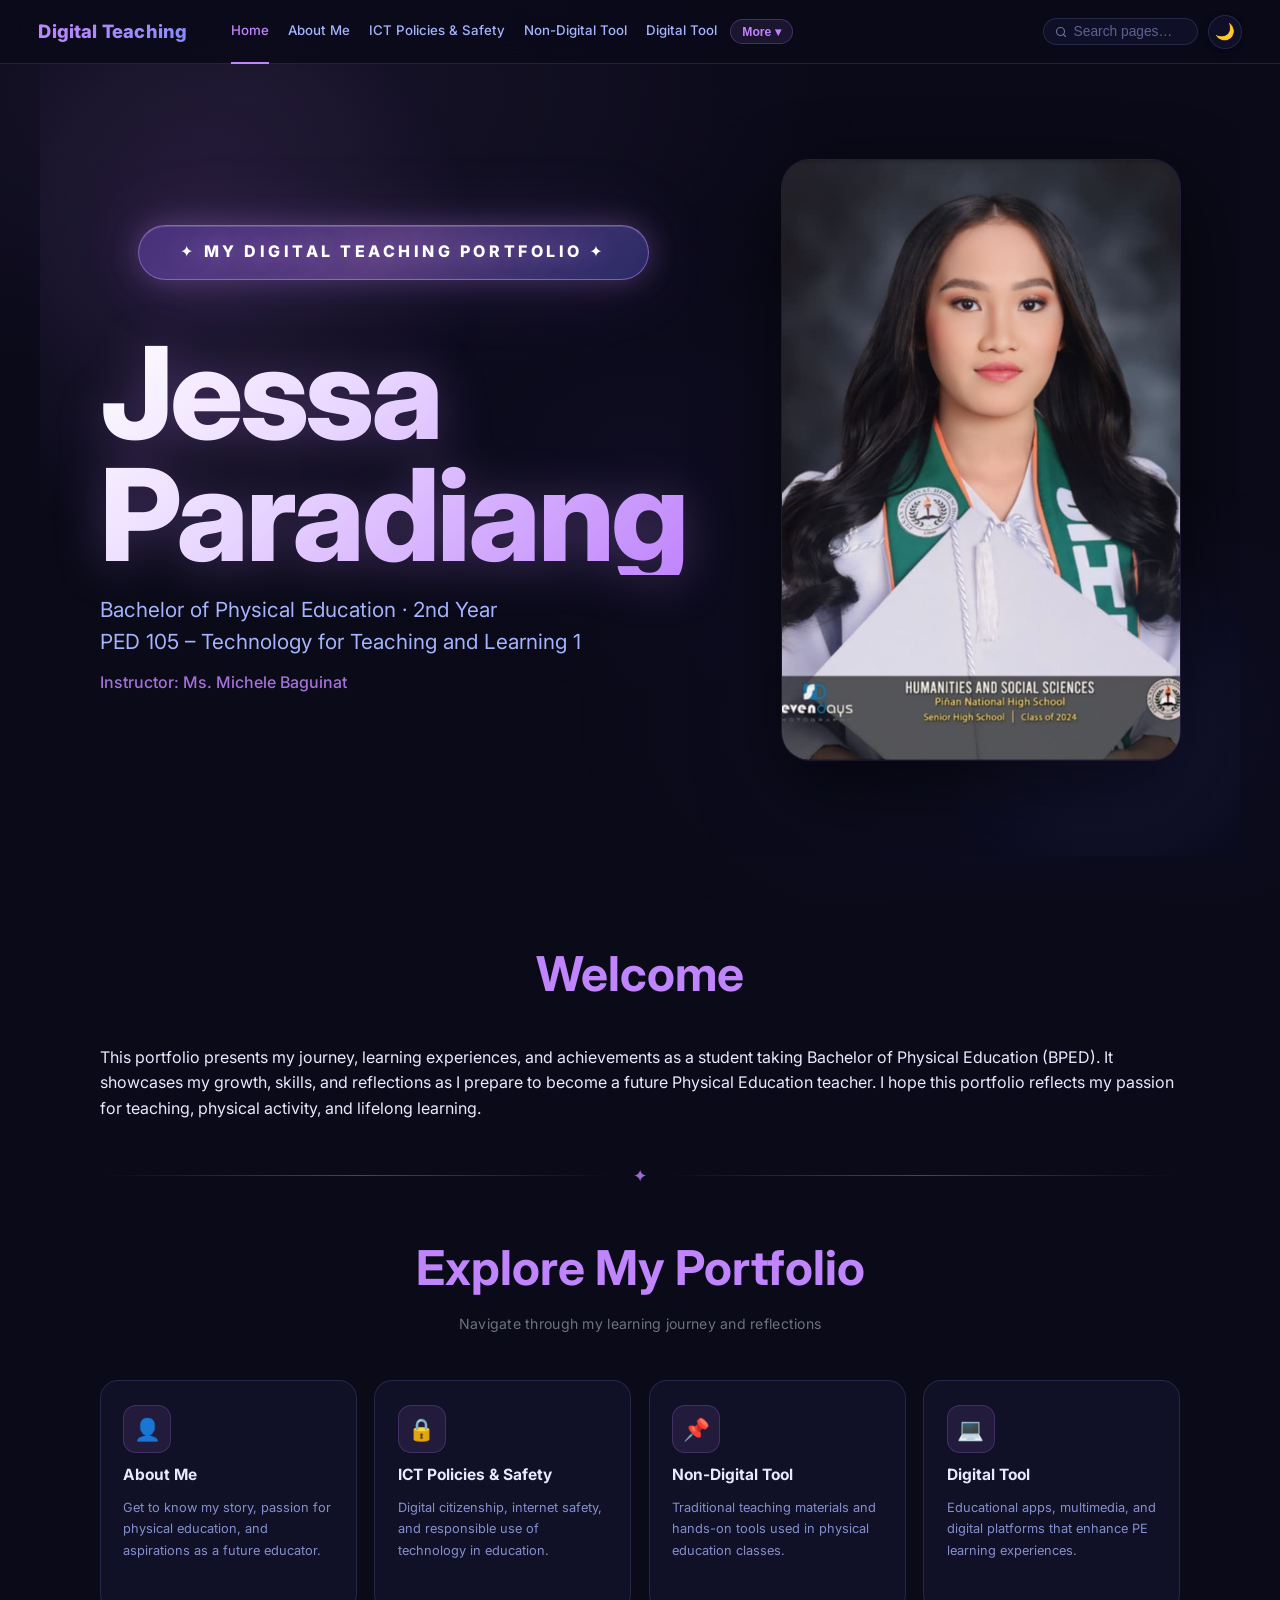
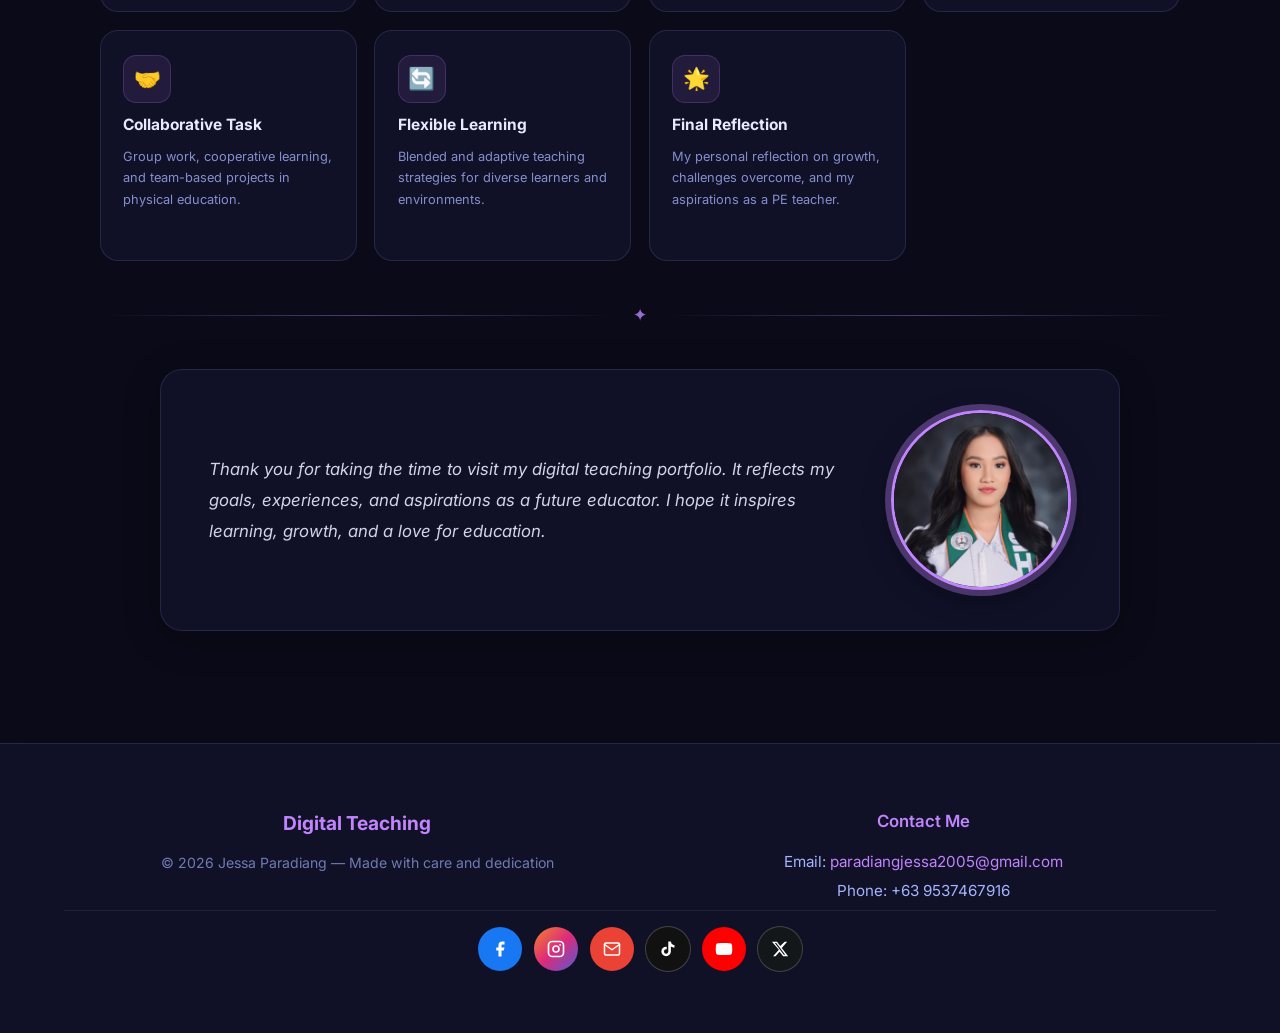
==== commit 7f86ad58: "Update index.html" ====
--- a/index.html
+++ b/index.html
@@ -33,6 +33,8 @@
                     <a href="collaborative_task.html"><span class="nav-emoji">🤝</span>Collaborative Task</a>
                     <a href="flexible_learning.html"><span class="nav-emoji">🔄</span>Flexible Learning</a>
                     <a href="final_reflection.html"><span class="nav-emoji">🌟</span>Final Reflection</a>
+                     <a href="evaluation.html"><span class="nav-emoji">📋</span>PEER EVALUATION TASK FOR MY E
+                        PORTFOLIO</a>
                 </div>
             </div>
         </nav>
--- a/style.css
+++ b/style.css
@@ -2187,3 +2187,480 @@
         gap: 6px !important;
     }
 }
+
+/* ═══════════════════════════════════════════
+   HAMBURGER BUTTON
+═══════════════════════════════════════════ */
+.hamburger-btn {
+    display: none;
+    flex-direction: column;
+    justify-content: center;
+    align-items: center;
+    gap: 5px;
+    width: 36px;
+    height: 36px;
+    background: var(--surface);
+    border: 1px solid var(--border);
+    border-radius: 10px;
+    cursor: pointer;
+    padding: 0;
+    transition: all 0.25s ease;
+    flex-shrink: 0;
+}
+
+.hamburger-btn:hover {
+    background: rgba(192, 132, 252, 0.15);
+    border-color: var(--accent);
+}
+
+.ham-bar {
+    width: 18px;
+    height: 2px;
+    background: var(--text-light);
+    border-radius: 2px;
+    transition: all 0.32s cubic-bezier(0.4, 0, 0.2, 1);
+    transform-origin: center;
+    display: block;
+}
+
+.hamburger-btn.open .ham-bar:nth-child(1) {
+    transform: translateY(7px) rotate(45deg);
+}
+
+.hamburger-btn.open .ham-bar:nth-child(2) {
+    opacity: 0;
+    transform: scaleX(0);
+}
+
+.hamburger-btn.open .ham-bar:nth-child(3) {
+    transform: translateY(-7px) rotate(-45deg);
+}
+
+/* ═══════════════════════════════════════════
+   MOBILE NAV DRAWER
+═══════════════════════════════════════════ */
+.drawer-overlay {
+    position: fixed;
+    inset: 0;
+    background: rgba(0, 0, 0, 0.6);
+    backdrop-filter: blur(5px);
+    -webkit-backdrop-filter: blur(5px);
+    z-index: 150;
+    opacity: 0;
+    pointer-events: none;
+    transition: opacity 0.35s ease;
+}
+
+.drawer-overlay.open {
+    opacity: 1;
+    pointer-events: all;
+}
+
+.mobile-drawer {
+    position: fixed;
+    top: 0;
+    right: 0;
+    bottom: 0;
+    width: min(300px, 86vw);
+    background: var(--bg2);
+    border-left: 1px solid var(--border);
+    z-index: 160;
+    display: flex;
+    flex-direction: column;
+    transform: translateX(100%);
+    transition: transform 0.38s cubic-bezier(0.4, 0, 0.2, 1);
+    overflow-y: auto;
+    scrollbar-width: none;
+    -webkit-overflow-scrolling: touch;
+}
+
+.mobile-drawer::-webkit-scrollbar {
+    display: none;
+}
+
+.mobile-drawer.open {
+    transform: translateX(0);
+    box-shadow: -20px 0 80px rgba(0, 0, 0, 0.55);
+}
+
+.drawer-header {
+    display: flex;
+    align-items: center;
+    justify-content: space-between;
+    padding: 1.1rem 1.3rem;
+    border-bottom: 1px solid var(--border);
+    flex-shrink: 0;
+    position: sticky;
+    top: 0;
+    background: var(--bg2);
+    z-index: 2;
+}
+
+.drawer-logo {
+    font-size: 1rem;
+    font-weight: 800;
+    background: linear-gradient(135deg, #c084fc 0%, #818cf8 100%);
+    -webkit-background-clip: text;
+    -webkit-text-fill-color: transparent;
+    background-clip: text;
+}
+
+[data-theme="light"] .drawer-logo {
+    background: linear-gradient(135deg, #7c3aed 0%, #4f46e5 100%);
+    -webkit-background-clip: text;
+    background-clip: text;
+}
+
+.drawer-close {
+    width: 30px;
+    height: 30px;
+    border-radius: 8px;
+    background: var(--surface);
+    border: 1px solid var(--border);
+    color: var(--text-light);
+    font-size: 0.9rem;
+    cursor: pointer;
+    display: flex;
+    align-items: center;
+    justify-content: center;
+    transition: all 0.2s;
+    line-height: 1;
+}
+
+.drawer-close:hover {
+    background: rgba(192, 132, 252, 0.15);
+    color: var(--accent);
+    border-color: var(--accent);
+}
+
+.drawer-nav {
+    flex: 1;
+    padding: 0.8rem;
+    display: flex;
+    flex-direction: column;
+    gap: 2px;
+}
+
+.drawer-section-label {
+    font-size: 0.62rem;
+    font-weight: 700;
+    letter-spacing: 0.14em;
+    text-transform: uppercase;
+    color: var(--accent);
+    opacity: 0.55;
+    padding: 0.9rem 0.6rem 0.25rem;
+}
+
+.drawer-section-label:first-child {
+    padding-top: 0.3rem;
+}
+
+.drawer-nav a {
+    display: flex;
+    align-items: center;
+    gap: 0.8rem;
+    padding: 0.7rem 0.85rem;
+    border-radius: 11px;
+    color: var(--text-light);
+    text-decoration: none;
+    font-size: 0.88rem;
+    font-weight: 500;
+    transition: all 0.18s ease;
+    border: 1px solid transparent;
+}
+
+.drawer-nav a:hover {
+    background: rgba(192, 132, 252, 0.1);
+    color: var(--accent);
+    border-color: rgba(192, 132, 252, 0.18);
+}
+
+.drawer-nav a.active {
+    background: rgba(192, 132, 252, 0.13);
+    color: var(--accent);
+    border-color: rgba(192, 132, 252, 0.25);
+    font-weight: 600;
+}
+
+.drawer-nav-icon {
+    width: 30px;
+    height: 30px;
+    border-radius: 8px;
+    background: rgba(192, 132, 252, 0.09);
+    display: flex;
+    align-items: center;
+    justify-content: center;
+    font-size: 0.88rem;
+    flex-shrink: 0;
+}
+
+.drawer-footer {
+    padding: 1rem 1.3rem 2rem;
+    border-top: 1px solid var(--border);
+    flex-shrink: 0;
+}
+
+.drawer-footer-label {
+    font-size: 0.68rem;
+    font-weight: 600;
+    letter-spacing: 0.1em;
+    text-transform: uppercase;
+    color: var(--text-muted);
+    margin-bottom: 0.75rem;
+    display: block;
+}
+
+.drawer-social {
+    display: flex;
+    gap: 8px;
+    flex-wrap: wrap;
+}
+
+.drawer-social .social-btn {
+    width: 36px !important;
+    height: 36px !important;
+}
+
+/* ═══════════════════════════════════════════
+   SCROLL TO TOP BUTTON
+═══════════════════════════════════════════ */
+.scroll-top-btn {
+    position: fixed;
+    bottom: 2rem;
+    right: 2rem;
+    width: 44px;
+    height: 44px;
+    border-radius: 50%;
+    background: var(--accent);
+    color: #fff;
+    border: none;
+    cursor: pointer;
+    display: flex;
+    align-items: center;
+    justify-content: center;
+    box-shadow: 0 8px 28px rgba(192, 132, 252, 0.45);
+    transition: all 0.3s ease;
+    opacity: 0;
+    transform: translateY(18px) scale(0.88);
+    pointer-events: none;
+    z-index: 99;
+    font-size: 1rem;
+    line-height: 1;
+}
+
+.scroll-top-btn.visible {
+    opacity: 1;
+    transform: translateY(0) scale(1);
+    pointer-events: all;
+}
+
+.scroll-top-btn:hover {
+    background: var(--accent-dark);
+    transform: translateY(-3px) scale(1.1);
+    box-shadow: 0 14px 36px rgba(192, 132, 252, 0.6);
+}
+
+/* ═══════════════════════════════════════════
+   PORTFOLIO QUICK-NAV CARDS (Homepage)
+═══════════════════════════════════════════ */
+.quick-nav {
+    padding: 0.5rem 5% 4rem;
+}
+
+.quick-nav>h2 {
+    margin-bottom: 0.4rem;
+}
+
+.quick-nav-subtitle {
+    text-align: center;
+    color: var(--text-muted);
+    font-size: 0.88rem;
+    margin-bottom: 2.8rem;
+    letter-spacing: 0.02em;
+}
+
+.nav-cards-grid {
+    display: grid;
+    grid-template-columns: repeat(auto-fill, minmax(230px, 1fr));
+    gap: 1.1rem;
+}
+
+.nav-card {
+    position: relative;
+    display: flex;
+    flex-direction: column;
+    gap: 0.75rem;
+    padding: 1.5rem 1.4rem 1.2rem;
+    background: var(--surface);
+    border: 1px solid var(--border);
+    border-radius: 18px;
+    text-decoration: none;
+    color: var(--text);
+    backdrop-filter: blur(12px);
+    transition: transform 0.3s ease, box-shadow 0.3s ease, border-color 0.3s ease;
+    overflow: hidden;
+}
+
+.nav-card::after {
+    content: '';
+    position: absolute;
+    inset: 0;
+    background: linear-gradient(135deg, rgba(192, 132, 252, 0.07) 0%, transparent 70%);
+    opacity: 0;
+    transition: opacity 0.3s;
+    pointer-events: none;
+}
+
+.nav-card:hover::after {
+    opacity: 1;
+}
+
+.nav-card:hover {
+    border-color: var(--border-bright);
+    transform: translateY(-6px);
+    box-shadow: 0 18px 48px rgba(0, 0, 0, 0.22), 0 0 0 1px rgba(192, 132, 252, 0.12);
+}
+
+.nav-card-icon {
+    width: 48px;
+    height: 48px;
+    border-radius: 13px;
+    background: rgba(192, 132, 252, 0.1);
+    border: 1px solid rgba(192, 132, 252, 0.2);
+    display: flex;
+    align-items: center;
+    justify-content: center;
+    font-size: 1.35rem;
+    transition: transform 0.3s ease, background 0.3s ease;
+    flex-shrink: 0;
+}
+
+.nav-card:hover .nav-card-icon {
+    transform: scale(1.12) rotate(-4deg);
+    background: rgba(192, 132, 252, 0.2);
+}
+
+.nav-card-title {
+    font-size: 0.97rem;
+    font-weight: 700;
+    color: var(--text);
+    transition: color 0.2s;
+    line-height: 1.25;
+}
+
+.nav-card:hover .nav-card-title {
+    color: var(--accent);
+}
+
+.nav-card-desc {
+    font-size: 0.8rem;
+    color: var(--text-light);
+    line-height: 1.68;
+    opacity: 0.78;
+    flex: 1;
+}
+
+.nav-card-arrow {
+    font-size: 0.73rem;
+    font-weight: 700;
+    color: var(--accent);
+    opacity: 0;
+    transform: translateX(-5px);
+    transition: all 0.25s ease;
+    letter-spacing: 0.04em;
+    align-self: flex-start;
+}
+
+.nav-card:hover .nav-card-arrow {
+    opacity: 1;
+    transform: translateX(0);
+}
+
+/* ═══════════════════════════════════════════
+   MOBILE SEARCH COLLAPSE
+═══════════════════════════════════════════ */
+@media (max-width: 600px) {
+    .hamburger-btn {
+        display: flex;
+    }
+
+    .search-input-box {
+        width: 36px !important;
+        padding: 0.38rem 0.6rem !important;
+        cursor: pointer;
+        transition: width 0.35s cubic-bezier(0.4, 0, 0.2, 1), padding 0.35s ease;
+        overflow: hidden;
+    }
+
+    .search-input-box.expanded {
+        width: 160px !important;
+        padding: 0.3rem 0.85rem 0.3rem 0.7rem !important;
+    }
+
+    #siteSearch {
+        width: 0;
+        opacity: 0;
+        pointer-events: none;
+        transition: width 0.3s ease, opacity 0.25s ease;
+    }
+
+    .search-input-box.expanded #siteSearch {
+        width: 100%;
+        opacity: 1;
+        pointer-events: auto;
+    }
+
+    .search-dropdown {
+        width: 260px !important;
+        right: -10px !important;
+    }
+}
+
+@media (max-width: 480px) {
+    .scroll-top-btn {
+        bottom: 1.2rem;
+        right: 1.2rem;
+        width: 40px;
+        height: 40px;
+        font-size: 0.9rem;
+    }
+
+    .nav-cards-grid {
+        grid-template-columns: 1fr 1fr;
+        gap: 0.85rem;
+    }
+
+    .nav-card {
+        padding: 1.15rem 1.1rem 1rem;
+        gap: 0.6rem;
+    }
+
+    .nav-card-icon {
+        width: 40px;
+        height: 40px;
+        font-size: 1.1rem;
+        border-radius: 10px;
+    }
+
+    .nav-card-title {
+        font-size: 0.85rem;
+    }
+
+    .nav-card-desc {
+        display: none;
+    }
+
+    .nav-card-arrow {
+        font-size: 0.68rem;
+    }
+}
+
+@media (max-width: 360px) {
+    .nav-cards-grid {
+        grid-template-columns: 1fr;
+    }
+
+    .nav-card-desc {
+        display: block;
+    }
+}
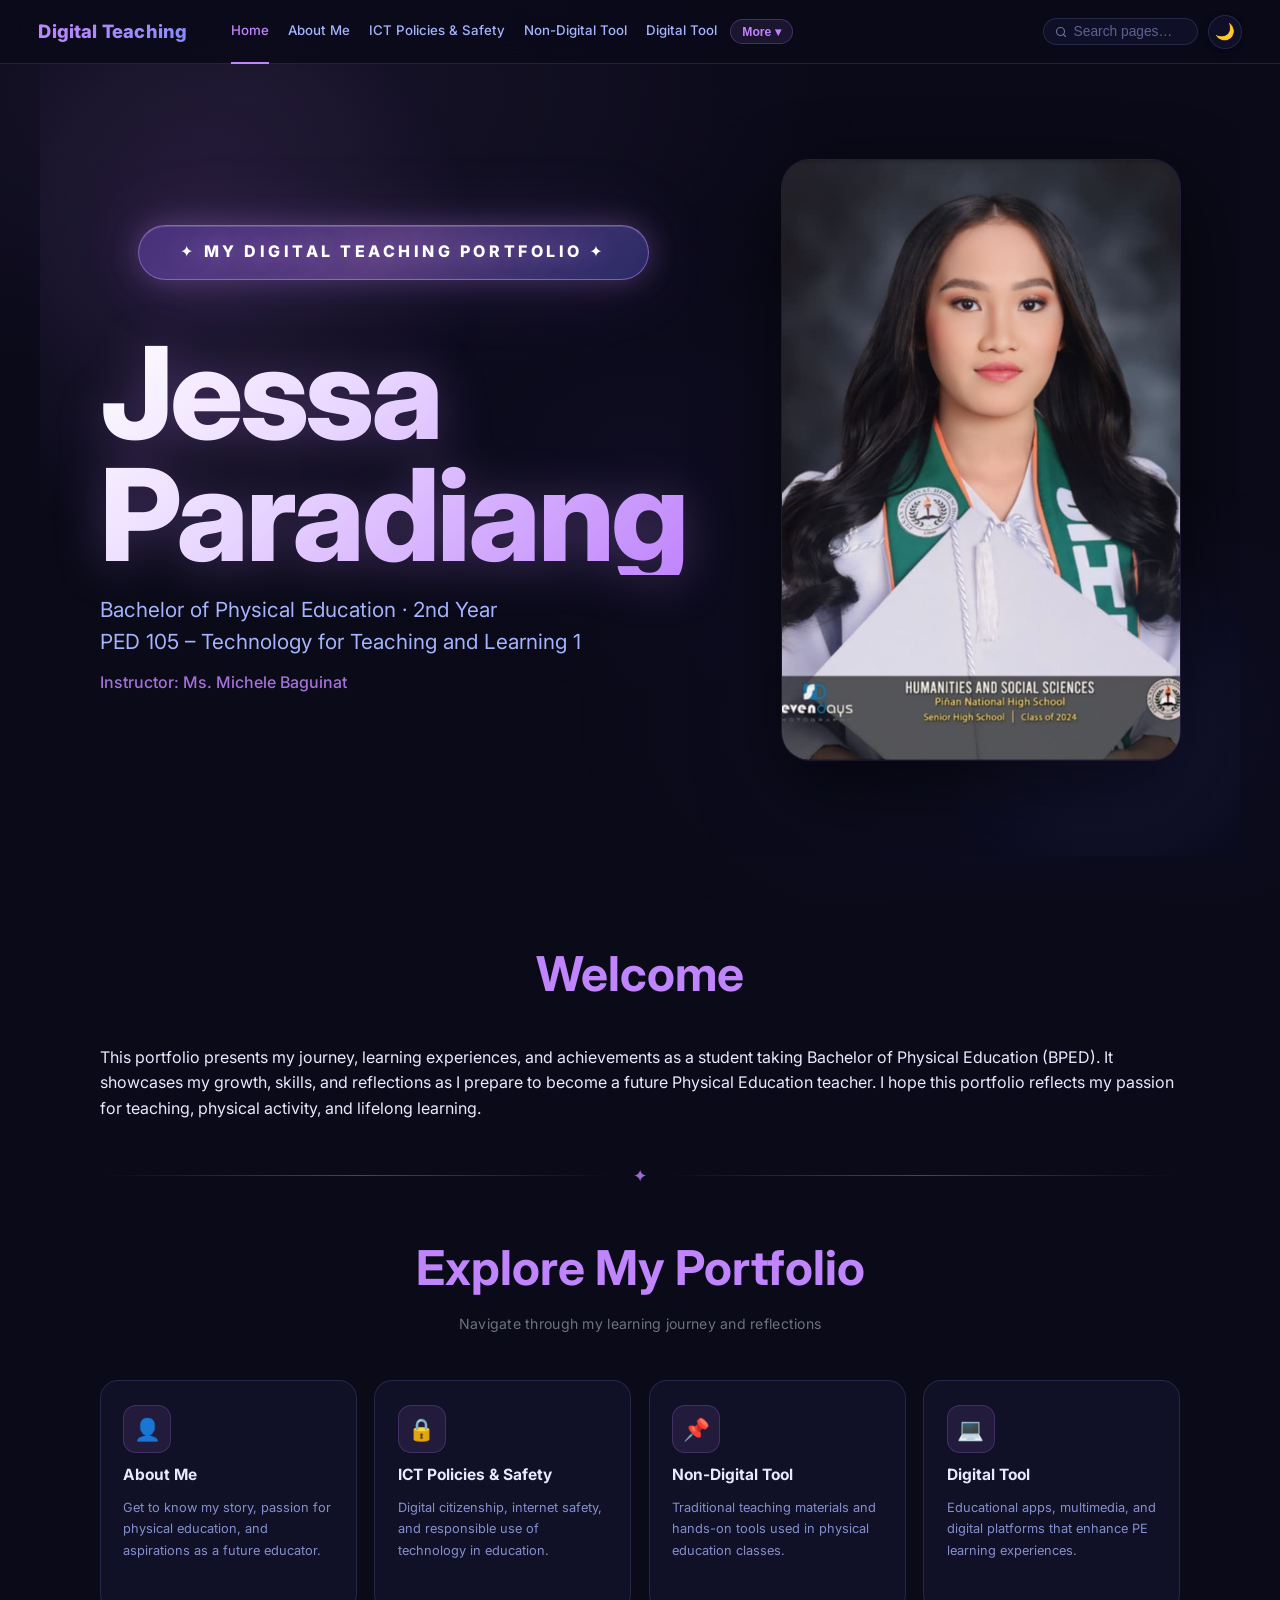
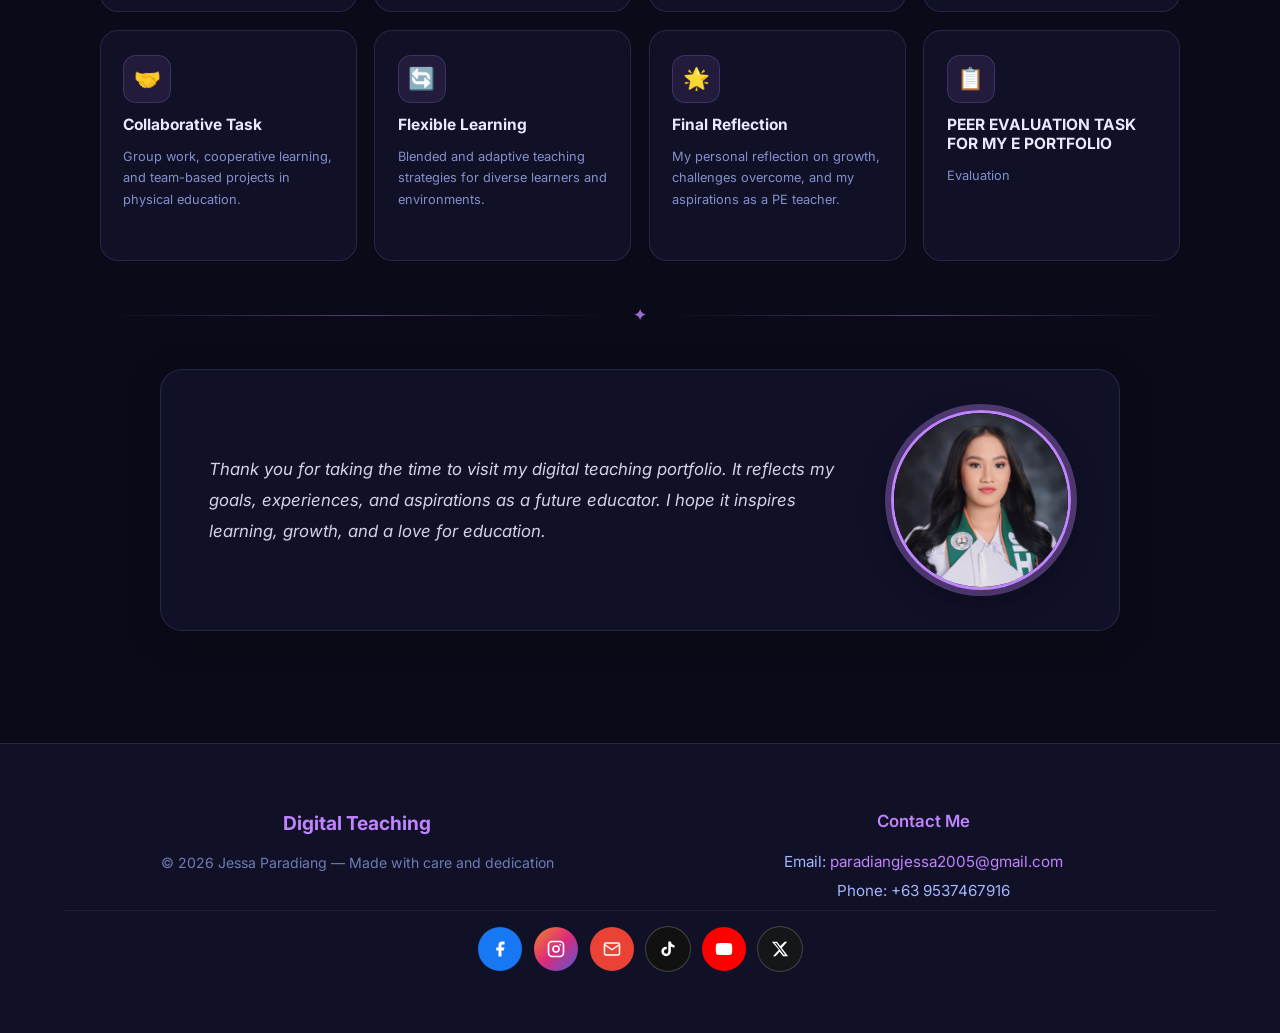
==== commit 691386d7: "Update index.html" ====
--- a/index.html
+++ b/index.html
@@ -164,6 +164,14 @@
                     <span class="nav-card-arrow">Explore →</span>
                 </a>
 
+                 <a href="final_reflection.html" class="nav-card">
+                    <div class="nav-card-icon">📋</div>
+                    <div class="nav-card-title">PEER EVALUATION TASK FOR MY E
+                        PORTFOLIO</div>
+                    <p class="nav-card-desc">Evaluation </p>
+                    <span class="nav-card-arrow">Explore →</span>
+                </a>
+
             </div>
         </section>
 
